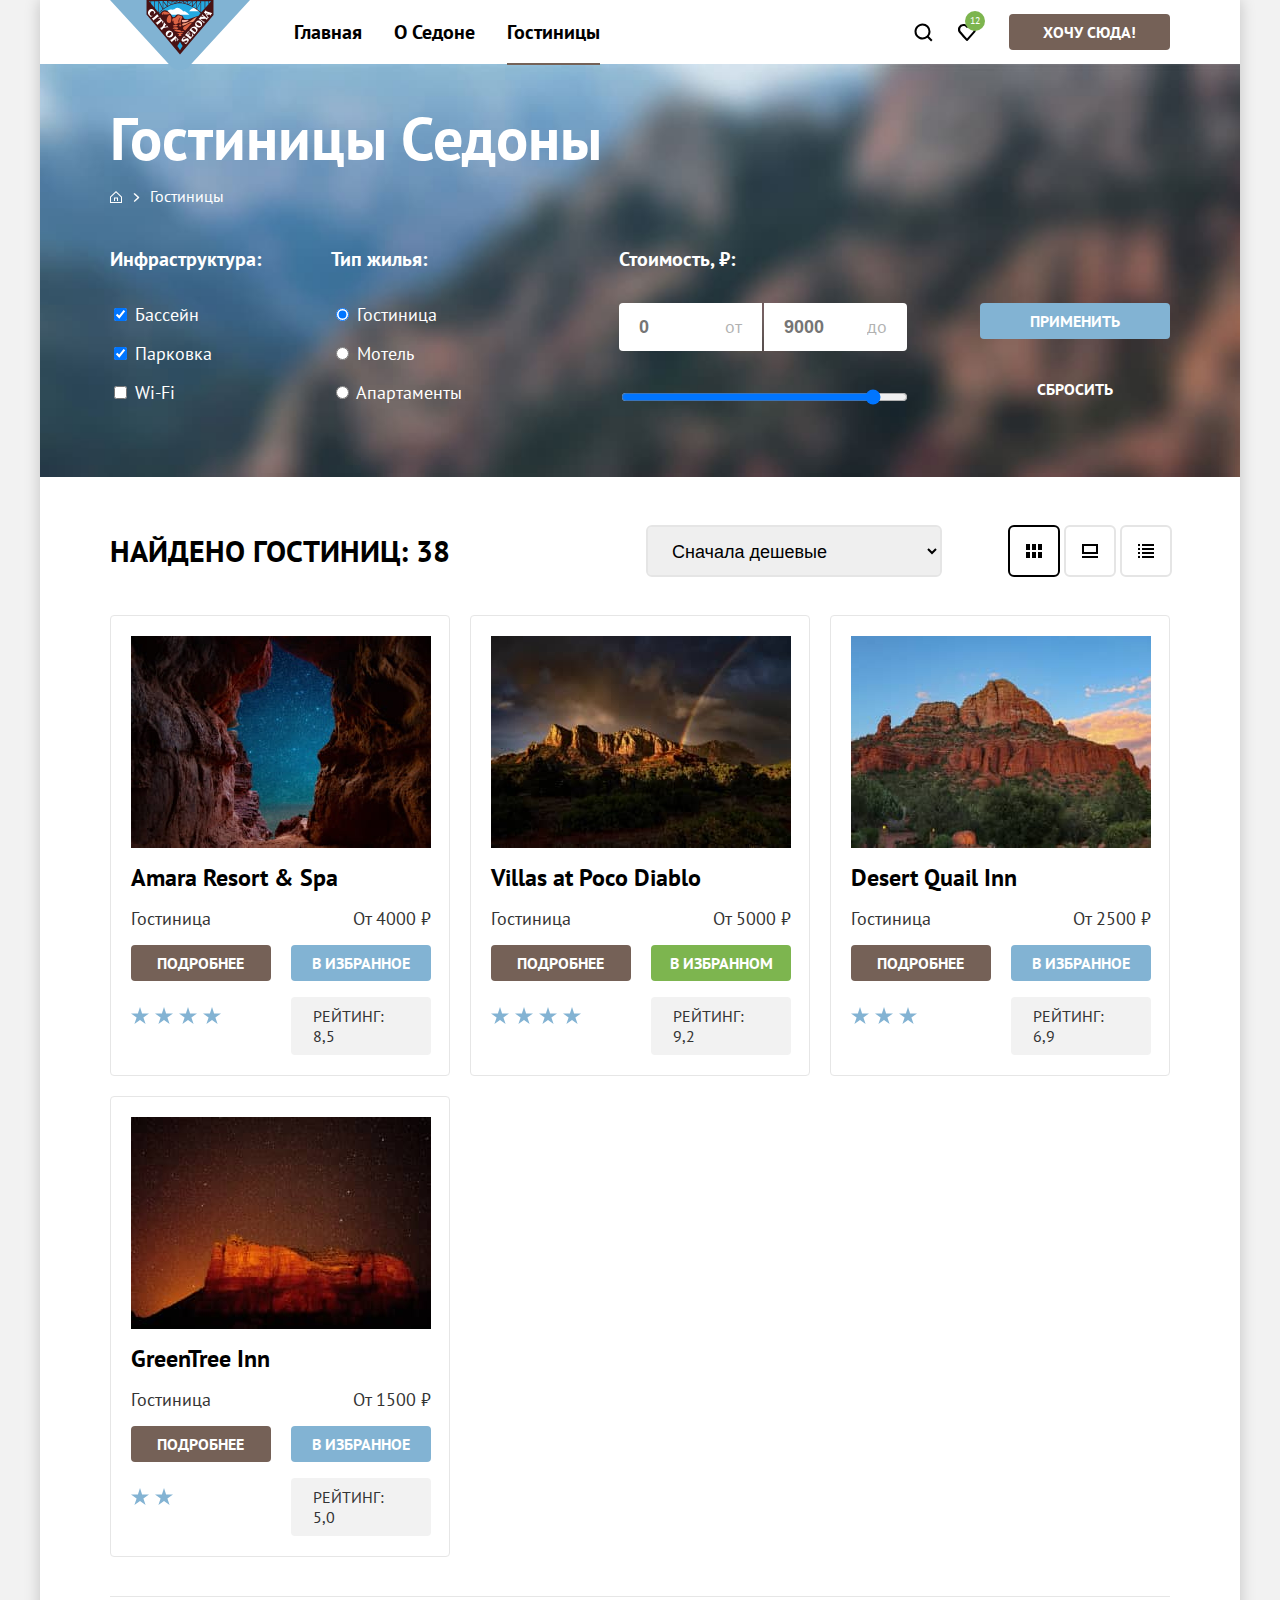
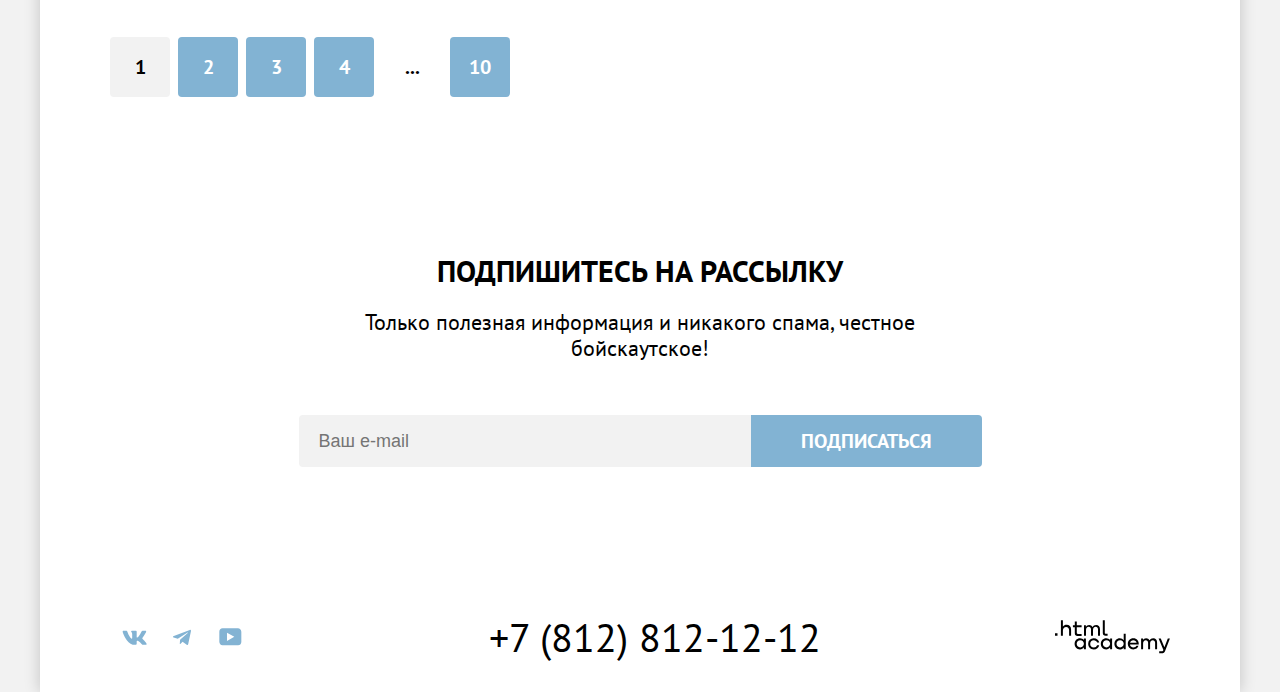
==== catalog.html @ 8ac2b419 "Убирает закомментированный код" ====
<!DOCTYPE html>
<html lang="ru">
  <head>
    <meta charset="utf-8">
    <title>Гостиницы Седоны</title>
    <link rel="stylesheet" href="styles/styles.css">
  </head>
  <body>

    <div class="wrapper">

      <header class="main-header" data-text="header">
        <div class="main-header__container">

          <a class="navigation__logo" href="index.html">
            <img class="main-header__logo" src="images/logo.svg" alt="Логотип города Седона." width="140" height="70">
          </a>

          <nav class="navigation">
            <ul class="navigation__list">
              <li class="navigation__item">
                <a class="navigation__link" href="index.html">Главная</a>
              </li>
              <li class="navigation__item">
                <a class="navigation__link" href="#">О Седоне</a>
              </li>
              <li class="navigation__item navigation__item-active">
                <a class="navigation__link" href="#">Гостиницы</a>
              </li>
            </ul>

            <ul class="navigation__list navigation__user">
              <li class="navigation__item">
                <a class="navigation__link navigation__link-search" href="#">
                  <span class="visually-hidden">Поиск</span>
                </a>
              </li>
              <li class="navigation__item">
                <a class="navigation__link navigation__link-favorite" href="#" >
                  <span class="navigation__favorite">12</span>
                  <span class="visually-hidden">Избранное</span>
                </a>
              </li>
            </ul>

            <button class="main-header__button button" type="button">Хочу сюда!</button>
          </nav>
        </div>
      </header>

      <main class="main-catalog" data-test="catalog">

        <section class="filter">
          <div class="filter__container">

            <h1 class="filter__title">Гостиницы Седоны</h1>

            <ul class="breadcrumbs">
              <li class="breadcrumbs__item">
                <a class="breadcrumbs__link breadcrumbs__link-home" href="index.html">
                  <span class="visually-hidden">Главная</span>
                </a>
              </li>
              <li class="breadcrumbs__item breadcrumbs__link-hotels">
                <a class="breadcrumbs__link">Гостиницы</a>
              </li>
            </ul>

            <form class="filters" action="https://echo.htmlacademy.ru/" method="get">

              <fieldset class="filters__group filters__group-infrastructure">
                <legend class="filters__title">Инфраструктура:</legend>
                <ul class="filters__list">
                  <li class="filters__item">
                    <label class="control">
                      <input class="control__input" type="checkbox" name="swimming-pool" checked>
                      Бассейн
                    </label>
                  </li>
                  <li class="filters__item">
                    <label class="control">
                      <input class="control__input" type="checkbox" name="parking" checked>
                      Парковка
                    </label>
                  </li>
                  <li class="filters__item">
                    <label class="control">
                      <input class="control__input" type="checkbox" name="wifi">
                      Wi-Fi
                    </label>
                  </li>
                </ul>
              </fieldset>

              <fieldset class="filters__group filters__group-type">
                <legend class="filters__title">Тип жилья:</legend>
                <ul class="filters__list">
                  <li class="filters__item">
                    <label class="control">
                      <input class="control__input" type="radio" name="type-of-house" value="hotel" checked>
                      Гостиница
                    </label>
                  </li>
                  <li class="filters__item">
                    <label class="control">
                      <input class="control__input" type="radio" name="type-of-house" value="motel">
                      Мотель
                    </label>
                  </li>
                  <li class="filters__item">
                    <label class="control">
                      <input class="control__input" type="radio" name="type-of-house" value="apartment">
                      Апартаменты
                    </label>
                  </li>
                </ul>
              </fieldset>

              <fieldset class="filters__group filters__group-price">
                <legend class="filters__title">Стоимость, ₽:</legend>
                <p class="filters__price-group">
                  <input type="text" id="price-from" name="price-from" placeholder="0">
                  <label for="price-from">от</label>
                  <input type="text" id="price-to" name="price-to" placeholder="9000">
                  <label for="price-to">до</label>
                </p>
                <input type="range" min="0" max="10000" step="1000" value="9000">
              </fieldset>

              <div class="filters__group-buttons">
                <button class="filters__button button" type="submit">Применить</button>
                <button class="filters__button filters__button-transparent button" type="reset">Сбросить</button>
              </div>
            </form>

          </div>
        </section>

        <section class="gallery-hotels">
          <div class="gallery-hotels__container">

            <div class="sorting">
              <h2 class="sorting__title">Найдено гостиниц: <span class="sorting__count">38</span></h2>
              <select class="select-control" aria-label="Сортировка">
                <option value="popular">Сначала популярное</option>
                <option value="cheap" selected>Сначала дешевые</option>
                <option value="expensive">Сначала дорогие</option>
              </select>
              <ul class="sorting__list">
                <li class="sorting__item sorting__item-active">
                  <button class="sorting__button sorting__button-grid" aria-label="Показать сеткой" type="button"></button>
                </li>
                <li class="sorting__item">
                  <button class="sorting__button sorting__button-card" aria-label="Показать в виде карточек" type="button"></button>
                </li>
                <li class="sorting__item">
                  <button class="sorting__button sorting__button-list" aria-label="Показать списком" type="button"></button>
                </li>
              </ul>
            </div>

            <ul class="catalog-hotels__list">
              <li class="catalog-hotels__item">
                <img class="catalog-hotels__image" src="images/hotels/amara-resort-spa.jpg" alt="Вид на звездное небо из пещеры." width="300" height="212">
                <h3 class="catalog-hotels__title">Amara Resort & Spa</h3>
                <span class="catalog-hotels__type-house">Гостиница</span>
                <span class="catalog-hotels__price">От 4000 ₽</span>
                <a class="link-more catalog__button button" href="#">подробнее</a>
                <button class="button-favorite catalog__button button" type="button">в избранное</button>
                <span class="stars catalog__button stars4"></span>
                <span class="rating catalog__button button">Рейтинг: 8,5</span>
              </li>

              <li class="catalog-hotels__item">
                <img class="catalog-hotels__image" src="images/hotels/villas-at-poco-diablo.jpg" alt="Гора в лучах вечернего солнца после дождя." width="300" height="212">
                <h3 class="catalog-hotels__title">Villas at Poco Diablo</h3>
                <span class="catalog-hotels__type-house">Гостиница</span>
                <span class="catalog-hotels__price">От 5000 ₽</span>
                <a class="link-more catalog__button button" href="#">подробнее</a>
                <button class="button-favorite catalog__button button-favorite-added button" type="button">в избранном</button>
                <span class="stars catalog__button stars4"></span>
                <span class="rating catalog__button button">Рейтинг: 9,2</span>
              </li>

              <li class="catalog-hotels__item">
                <img class="catalog-hotels__image" src="images/hotels/desert-quail-inn.jpg" alt="Ясное солнечное утро в горах." width="300" height="212">
                <h3 class="catalog-hotels__title">Desert Quail Inn</h3>
                <span class="catalog-hotels__type-house">Гостиница</span>
                <span class="catalog-hotels__price">От 2500 ₽</span>
                <a class="link-more catalog__button button" href="#">подробнее</a>
                <button class="button-favorite catalog__button button" type="button">в избранное</button>
                <span class="stars catalog__button stars3"></span>
                <span class="rating catalog__button button">Рейтинг: 6,9</span>
              </li>

              <li class="catalog-hotels__item">
                <img class="catalog-hotels__image" src="images/hotels/greentree-inn.jpg" alt="Первые звезды после заката в горах." width="300" height="212">
                <h3 class="catalog-hotels__title">GreenTree Inn</h3>
                <span class="catalog-hotels__type-house">Гостиница</span>
                <span class="catalog-hotels__price">От 1500 ₽</span>
                <a class="link-more catalog__button button" href="#">подробнее</a>
                <button class="button-favorite catalog__button button" type="button">в избранное</button>
                <span class="stars catalog__button stars2"></span>
                <span class="rating catalog__button button">Рейтинг: 5,0</span>
              </li>
            </ul>

            <ul class="pagination">
              <li class="pagination__item pagination__item-current">
                <button class="pagination__button" type="button">1</button>
              </li>
              <li class="pagination__item">
                <button class="pagination__button" type="button">2</button>
              </li>
              <li class="pagination__item">
                <button class="pagination__button" type="button">3</button>
              </li>
              <li class="pagination__item">
                <button class="pagination__button" type="button">4</button>
              </li>
              <li class="pagination__item pagination__item-more">
                <button class="pagination__button" type="button">...</button>
              </li>
              <li class="pagination__item">
                <button class="pagination__button" type="button">10</button>
              </li>
            </ul>

          </div>
        </section>

        <section class="subscribe">
          <div class="subscribe__container subscribe__container-catalog">
            <h2 class="subscribe__title subscribe__title-catalog">Подпишитесь на рассылку</h2>
            <p class="subscribe__text subscribe__text-catalog">Только полезная информация и никакого спама, честное бойскаутское!</p>
            <form class="subscribe__form subscribe__form-catalog" action="https://echo.htmlacademy.ru/" method="post">
              <input type="email" id="email-subscribe" name="email-for-subscribe" placeholder="Ваш e-mail" required>
              <button class="subscribe__button button" type="submit">Подписаться</button>
            </form>
          </div>
        </section>

      </main>

      <footer class="main-footer">
        <div class="main-footer__container">

          <h2 class="visually-hidden">Ссылки на социальные сети</h2>
          <ul class="social__list">
            <li class="social__item">
              <a class="social__link social__link-vk" href="https://vk.com/htmlacademy">
                <svg xmlns="http://www.w3.org/2000/svg" width="25" height="15" viewBox="0 0 25 15"fill="#83B3D3" aria-hidden=”true” focusable=”false”><path fill-rule="evenodd" d="M24.12 1.8c.16-.54 0-.94-.8-.94H20.7c-.67 0-.98.34-1.15.73 0 0-1.33 3.2-3.22 5.27-.61.6-.9.8-1.23.8-.16 0-.41-.2-.41-.75v-5.1c0-.66-.19-.95-.74-.95H9.82c-.42 0-.67.3-.67.59 0 .62.95.76 1.04 2.51v3.8c0 .83-.15.98-.48.98-.9 0-3.06-3.2-4.34-6.88-.25-.72-.5-1-1.18-1H1.57c-.75 0-.9.34-.9.73 0 .68.89 4.07 4.14 8.55 2.17 3.06 5.23 4.72 8 4.72 1.68 0 1.88-.37 1.88-1v-2.32c0-.74.16-.88.7-.88.38 0 1.05.19 2.6 1.66 1.79 1.75 2.08 2.54 3.08 2.54h2.63c.75 0 1.12-.37.9-1.1-.23-.72-1.08-1.77-2.2-3.02-.62-.71-1.54-1.48-1.82-1.86-.39-.5-.28-.71 0-1.15 0 0 3.2-4.42 3.54-5.93Z" clip-rule="evenodd"/></svg>
                <span class="visually-hidden">Перейти в Вконтакте</span>
              </a>
            </li>
            <li class="social__item">
              <a class="social__link social__link-telegram" href="https://t.me/htmlacademy">
                <svg xmlns="http://www.w3.org/2000/svg" width="18" height="17" viewBox="0 0 18 17" fill="#83B3D3" aria-hidden=”true” focusable=”false”><path d="M16.79.96.84 7.1c-1.09.44-1.08 1.05-.2 1.32l4.1 1.28 9.47-5.98c.44-.27.85-.13.52.17l-7.68 6.93-.28 4.22c.41 0 .6-.2.83-.41l1.99-1.94 4.13 3.06c.77.42 1.31.2 1.5-.71l2.72-12.8c.28-1.1-.43-1.61-1.16-1.28Z"/></svg>
                <span class="visually-hidden">Перейти в Телеграм</span>
              </a>
            </li>
            <li class="social__item">
              <a class="social__link social__link-youtube" href="https://www.youtube.com/user/htmlacademyru">
                <svg xmlns="http://www.w3.org/2000/svg" width="23" height="18" viewBox="0 0 23 18" fill="#83B3D3" aria-hidden=”true” focusable=”false”><path d="M18.94.36H3.51C1.65.36.33 1.95.33 3.76v10.09c0 1.91 1.32 3.5 3.18 3.5h15.65c1.64 0 3.17-1.59 3.17-3.4V3.76c-.22-1.8-1.53-3.4-3.39-3.4ZM7.99 12.89V4.82l7.34 4.04-7.34 4.03Z"/></svg>
                <span class="visually-hidden">Перейти в Youtube</span>
              </a>
            </li>
          </ul>

          <a class="main-footer__phone" href="tel:+78128121212">+7 (812) 812-12-12</a>

          <a class="main-footer__link" href="https://htmlacademy.ru/">
            <svg class="main-footer__html-logo" xmlns="http://www.w3.org/2000/svg" width="115" height="34" viewBox="0 0 115 34" fill="#000" aria-hidden=”true” focusable=”false”><path d="M0 13.26v2.6h2.5v-2.6H0ZM11.6 4.86c-1.6 0-2.8.7-3.6 1.7h-.1V.36h-2v15.5h2v-5.3c0-2.1 1.3-3.6 3.3-3.6 1.8 0 2.9 1.4 2.9 3.2v5.7h2v-6.1c.1-3-1.8-4.9-4.5-4.9ZM26.6 5.16h-4.8v-3.7h-2v3.8h-1.9v2h1.9v6c0 1.7 1 2.7 2.7 2.7h4.1v-2h-3.7c-.7 0-1.1-.4-1.1-1.1v-5.7h4.8v-2ZM41.1 4.96c-1.6 0-2.9.8-3.5 2.1h-.1c-.6-1.2-1.8-2.1-3.4-2.1-1.4 0-2.5.8-3.1 1.8h-.1v-1.6H29v10.6h2v-5.4c0-2 1-3.5 2.6-3.5 1.5 0 2.4 1 2.4 2.6v6.3h2v-5.6c0-2.4 1.4-3.3 2.6-3.3 1.5 0 2.4 1 2.4 2.6v6.3h2v-6.5c.1-2.5-1.4-4.3-3.9-4.3ZM47.8 13.06c0 1.7 1 2.7 2.8 2.7h2v-2h-1.7c-.7 0-1.1-.4-1.1-1.1V.36h-2v12.7ZM28.9 20.06c-.9-1.1-2.2-1.8-3.9-1.8-3.1 0-5.4 2.3-5.4 5.6s2.3 5.6 5.4 5.6c1.8 0 3-.8 3.8-1.9h.1v1.6h2v-10.6h-2v1.5Zm-3.6 7.4c-2.2 0-3.6-1.6-3.6-3.6s1.4-3.6 3.6-3.6 3.6 1.6 3.6 3.6c0 1.9-1.4 3.6-3.6 3.6ZM44.2 22.36c-.5-2.4-2.6-4.1-5.4-4.1a5.4 5.4 0 0 0-5.6 5.6c0 3.1 2.2 5.6 5.6 5.6 2.8 0 4.9-1.8 5.4-4.2h-2.1a3.4 3.4 0 0 1-3.3 2.3c-2.2 0-3.6-1.6-3.6-3.6s1.4-3.6 3.6-3.6c1.6 0 2.8 1 3.3 2.2h2.1v-.2ZM55.1 20.06c-.9-1.1-2.2-1.8-3.9-1.8-3.1 0-5.4 2.3-5.4 5.6s2.3 5.6 5.4 5.6c1.8 0 3-.8 3.8-1.9h.1v1.6h2v-10.6h-2v1.5Zm-3.6 7.4c-2.2 0-3.6-1.6-3.6-3.6s1.4-3.6 3.6-3.6 3.6 1.6 3.6 3.6c0 1.9-1.5 3.6-3.6 3.6ZM68.7 20.16c-.9-1.1-2.2-1.9-3.9-1.9-3.1 0-5.4 2.3-5.4 5.6s2.2 5.6 5.4 5.6c1.7 0 3-.8 3.8-1.8h.1v1.5h2v-15.4h-2v6.4Zm-3.6 7.3c-2.2 0-3.6-1.6-3.6-3.6s1.4-3.6 3.6-3.6 3.6 1.6 3.6 3.6c-.1 2-1.5 3.6-3.6 3.6ZM78.3 18.26c-3.3 0-5.5 2.5-5.5 5.6 0 3 2.1 5.6 5.5 5.6 2.5 0 4.5-1.3 5.2-3.6h-2.1c-.5 1-1.6 1.6-3 1.6-1.9 0-3.3-1.3-3.4-2.9h8.8c.2-3.6-2-6.3-5.5-6.3Zm0 1.9c1.7 0 3 1 3.3 2.6h-6.5c.3-1.5 1.5-2.6 3.2-2.6ZM98.2 18.26c-1.6 0-2.9.8-3.6 2h-.1c-.6-1.2-1.8-2-3.4-2-1.4 0-2.5.7-3.1 1.8v-1.5h-1.9v10.6h2v-5.4c0-2 1-3.4 2.6-3.5 1.5 0 2.4 1 2.4 2.6v6.3h2v-5.6c0-2.4 1.4-3.3 2.6-3.3 1.5 0 2.4 1 2.4 2.6v6.3h2v-6.5c.1-2.6-1.4-4.4-3.9-4.4ZM109.4 27.36l-3.6-8.9h-2.2l4.8 11.6c-.3.9-.7 1.2-1.7 1.2h-2.5v2h2.5c1.8 0 2.8-.8 3.5-2.6l4.7-12.2h-2.1l-3.4 8.9Z"/></svg>
          </a>

        </div>
      </footer>

    </div>

  </body>
</html>
---- styles/styles.css ----
@font-face {
  font-family: "PT Sans";
  font-style: normal;
  font-weight: 400;
  src: url("../fonts/ptsans-400.woff2") format("woff2");
  font-display: swap;
}

@font-face {
  font-family: "PT Sans";
  font-style: normal;
  font-weight: 700;
  src: url("../fonts/ptsans-700.woff2") format("woff2");
  font-display: swap;
}

:root {
  --main-bg-color: #f2f2f2;
  --button-brown-still-active: #756157;
  --button-brown-hover-focus: #615048;
  --button-blue-still-active: #82B3D3;
  --button-blue-hover-focus: #68A2CA;
  --button-green-still-active: #7DB54F;
  --button-green-hover-focus: #6C9E42;
  --button-disabled: #E5E5E5;
  --color-active: rgba(255, 255, 255, 0.3);
  --social-still: #83B3D3;
  --social-hover-focus: #68A2CA;
  --social-active: rgba(104, 162, 202, 0.3);
}

html {
  height: 100%;
}

body {
  height: 100%;
  margin: 0;
  font-family: "PT Sans", sans-serif;
  font-size: 18px;
  line-height: 21px;
  font-weight: 400;
  color: #000000;
  background-color: var(--main-bg-color);
}

.wrapper {
  display: flex;
  flex-direction: column;
  width: 1200px;
  min-height: 100%;
  margin: 0 auto;
  background-color: #ffffff;
  box-shadow: 0 0 15px 0 rgba(0, 0, 0, 0.20);
}

.main-index,
.main-catalog {
  flex-grow: 1;
}

.visually-hidden {
	position: absolute;
	width: 1px;
	height: 1px;
	margin: -1px;
	padding: 0;
	border: 0;
	clip: rect(0 0 0 0);
	overflow: hidden;
}

.main-header__container {
  display: flex;
  padding: 0 70px;
}

.navigation {
  display: flex;
  width: 1200px;
  align-items: center;
}

.navigation__logo {
  margin-right: 44px;
}

.main-header__logo {
  position: relative;
  z-index: 10;
  display: block;
  margin-bottom: -6px;
}

.navigation__list {
  display: flex;
  flex-wrap: wrap;
  align-items: center;
  gap: 11px 32px;
  margin: 0;
  margin-right: auto;
  padding: 0;
  list-style-type: none;
}

.navigation__user {
  justify-content: end;
  gap: 11px 24px;
  width: 132px;
  margin-right: 32px;
  padding: 22px 0;
}

.navigation__link {
  padding: 10px 0;
  font-size: 20px;
  line-height: 24px;
  font-weight: 700;
  text-decoration: none;
  color: #000000;
  text-transform: capitalize;
  transition: all 0.3s ease 0s;
  &:hover,
  &:focus {
    opacity: 0.7;
    transition: all 0.3s ease 0s;
  }
}

.button {
  padding: 8px 50px;
  font-family: "PT Sans", sans-serif;
  font-size: 20px;
  line-height: 36px;
  font-weight: 700;
  text-transform: uppercase;
  color: #ffffff;
  background-color: var(--button-brown-still-active);
  border-radius: 4px;
  border: none;
  cursor: pointer;
}

.main-header__button {
  min-width: 160px;
  padding: 8px 34px;
  font-size: 16px;
  line-height: 20px;
  transition: all 0.3s ease 0s;
  &:hover,
  &:focus {
    background-color: var(--button-brown-hover-focus);
    outline: none;
    transition: all 0.3s ease 0s;
  }
  &:active {
    color: var(--color-active);
    background-color: var(--button-brown-still-active);
    transition: all 0.3s ease 0;
  }
  &:disabled {
    background-color: var(--button-disabled);
    pointer-events: none;
    cursor: default;
  }
}

.navigation__item {
  padding: 20px 0 20px;
}

.navigation__user .navigation__item {
  display: flex;
  justify-content: center;
  align-items: center;
  width: 20px;
  height: 20px;
  padding: 0;
  box-sizing: border-box;
}

.navigation__item-active {
  position: relative;
  z-index: 10;
  margin-bottom: -1px;
  padding: 19px 0 19px;
  border-bottom: 2px solid #756257;
}

.navigation__user .navigation__link {
  display: inline-block;
  padding: 10px 10px;
  background-position: center;
  background-repeat: no-repeat;
}

.navigation__link-search {
  min-width: 18px;
  min-height: 18px;
  background-image: url("../images/lens.svg");
}

.navigation__link-favorite {
  position: relative;
  min-width: 18px;
  min-height: 17px;
  background-image: url("../images/heart.svg");
}

.navigation__favorite {
  position: absolute;
  top: -3px;
  right: 1px;
  width: 20px;
  height: 20px;
  font-size: 10px;
  line-height: 20px;
  font-weight: 400;
  text-align: center;
  color: #ffffff;
  background-color: #7DB54F;
  border-radius: 10px;
}

.welcome__container {
  min-height: 485px;
  padding-top: 51px;
  background-image:
    url("../images/backgrounds/welcome-background-vector.svg"),
    url("../images/backgrounds/welcome-background.jpg");
  background-repeat: no-repeat;
  background-size: contain;
  background-position: 0 100%;
  background-color: #d5e1ee;
  box-sizing: border-box;
}

.welcome__img-text {
  display: block;
  margin: 0 auto;
}

.suggestion__container {
  padding: 69px 274.5px 90px;
  text-align: center;
  box-sizing: border-box;
}

.suggestion__container2 {
  padding-top: 64px;
  padding-bottom: 64px;
}

.suggestion__title {
  margin-top: 0;
  margin-bottom: 25px;
  font-size: 30px;
  line-height: 36px;
  font-weight: 700;
  text-transform: uppercase;
}

.suggestion__container2 .suggestion__title {
  margin-bottom: 20px;
}

.suggestion__text {
  margin: 0;
  font-size: 22px;
  line-height: 26px;
  font-weight: 400;
}

.advantages__list {
  display: flex;
  flex-wrap: wrap;
  margin: 0;
  padding: 0;
  text-align: center;
  list-style-type: none;
}

.advantages__title {
  position: relative;
  width: 175px;
  margin: 0 auto 60px;
  font-size: 24px;
  line-height: 28px;
  font-weight: 700;
  text-transform: uppercase;
}

.advantages__description {
  margin: 0;
  font-size: 18px;
  line-height: 21px;
  font-weight: 400;
}

.advantages__item1,
.advantages__item5 {
  display: flex;
  color: #ffffff;
  background-color: #82B3D3;
}

.advantages__item2,
.advantages__item3,
.advantages__item4,
.advantages__content {
  width: 400px;
  min-height: 385px;
  padding: 103px 85px;
  box-sizing: border-box;
  &:not(.advantages__content) {
    padding-top: 112.5px;
  }
}

.advantages__image {
  max-width: 100%;
  height: auto;
  object-fit: cover;
}

.advantages__item2,
.advantages__item4 {
  background-color: rgba(131, 179, 211, 0.12);
}

.advantages__item3 {
  background-color: rgba(131, 179, 211, 0.20);
}

.advantages__title::after {
  content: "";
  position: absolute;
  bottom: -30px;
  left: 57px;
  width: 60px;
  height: 2px;
  background-color: rgba(0, 0, 0, 0.30);
}

.advantages__content .advantages__title::after {
  background-color: rgba(255, 255, 255, 0.30);
}

.advantages__item2:not(.advantages__title),
.advantages__item3:not(.advantages__title),
.advantages__item4:not(.advantages__title) {
  color: #333333;
}

.opportunities__list {
  display: flex;
  margin: 0;
  padding: 0;
  text-align: center;
  list-style-type: none;
}

.opportunities__item {
  width: 400px;
  min-height: 385px;
  padding: 80px 85px;
  box-sizing: border-box;
}

.opportunities__item:nth-child(odd) {
  background-color: rgba(131, 179, 211, 0.12);
}

.opportunities__title {
  margin: 0 0 30px;
  padding-top: 102px;
  font-size: 24px;
  line-height: 28px;
  font-weight: 700;
  text-transform: uppercase;
  background-repeat: no-repeat;
  background-position: top center;
}

.opportunities__item1 .opportunities__title {
  background-image: url("../images/advantages/house.svg");
}

.opportunities__item2 .opportunities__title {
  background-image: url("../images/advantages/food.svg");
}

.opportunities__item3 .opportunities__title {
  background-image: url("../images/advantages/souvenir.svg");
}

.opportunities__text {
  margin: 0;
  font-size: 18px;
  line-height: 21px;
  font-weight: 400;
  color: #333333;
}

.search__container {
  padding: 96px 304px;
  text-align: center;
  box-sizing: border-box;
}

.search__title {
  margin-top: 0;
  margin-bottom: 20px;
  font-size: 30px;
  line-height: 36px;
  font-weight: 700;
  text-transform: uppercase;
}

.search__text {
  margin-top: 0;
  margin-bottom: 54px;
  font-size: 22px;
  line-height: 26px;
  font-weight: 400;
}

.search__button {
  transition: all 0.3s ease 0s;
  &:hover,
  &:focus {
    background-color: var(--button-brown-hover-focus);
    transition: all 0.3s ease 0s;
    outline: none;
  }
  &:active {
    color: var(--color-active);
    background-color: var(--button-brown-still-active);
    transition: all 0.3s ease 0s;
  }
  &:disabled {
    background-color: var(--button-disabled);
    pointer-events: none;
    cursor: default;
  }
}

.subscribe__container {
  min-height: 415px;
  padding: 96px 258px 104px 258px;
  text-align: center;
  background-image: url("../images/backgrounds/subscribe-background.jpg");
  background-color: #d5e1ee;
  background-repeat: no-repeat;
  background-size: cover;
  box-sizing: border-box;
}

.subscribe__title {
  margin-top: 0;
  margin-bottom: 20px;
  font-size: 30px;
  line-height: 36px;
  font-weight: 700;
  text-transform: uppercase;
  color: #ffffff;
}

.subscribe__text {
  margin-top: 0;
  margin-bottom: 54px;
  font-size: 22px;
  line-height: 26px;
  font-weight: 400;
  color: #ffffff;
}

.subscribe__form {
  display: flex;
  justify-content: center;
}

.subscribe__form input {
  width: 412px;
  height: 28px;
  padding: 12px 20px;
  font-size: 18px;
  line-height: 24;
  font-weight: 400;
  border: none;
  border-top-left-radius: 4px;
  border-bottom-left-radius: 4px;
  outline: none;
}

.subscribe__button {
  background-color: var(--button-blue-still-active);
  border-top-left-radius: 0;
  border-bottom-left-radius: 0;
  transition: all 0.3s ease 0s;
  &:hover,
  &:focus {
    background-color: var(--button-blue-hover-focus);
    outline: none;
    transition: all 0.3s ease 0s;
  }
  &:active {
    transition: all 0.3s ease 0s;
    background-color: #82B3D3;
    color: var(--color-active);
  }
  &:disabled {
    background-color: var(--button-disabled);
    pointer-events: none;
    cursor: default;
  }
}

.main-footer__container {
  display: flex;
  justify-content: space-between;
  align-items: center;
  padding: 45px 70px 35px;
  box-sizing: border-box;
}

.social__list {
  display: flex;
  flex-wrap: wrap;
  align-items: center;
  width: 145px;
  margin: 0;
  padding: 0;
  list-style-type: none;
}

.social__item {
  display: flex;
  justify-content: center;
  align-items: center;
  width: 48px;
  height: 40px;
}

.social__link {
  padding: 10px 10px;
  & svg {
    display: block;
    transition: all 0.3s ease 0s;
  }
}

.social__link:hover svg,
.social__link:focus svg{
  transition: all 0.3s ease 0s;
  fill: var(--social-hover-focus);
}

.social__link:active svg {
  fill: var(--social-active);
}

.main-footer__phone {
  font-size: 40px;
  line-height: 40px;
  font-weight: 400;
  text-decoration: none;
  color: #000000;
  &:hover,
  &:focus {
    color: #756157;
    transition: all 0.3s ease 0s;
  }
  &:active {
    color: #756157;
    opacity: 0.3;
    transition: all 0.3s ease 0s;
  }
}

.main-footer__link {
  display: flex;
  justify-content: center;
  align-items: center;
}

.main-footer__html-logo {
  display: block;
  &:hover,
  &:focus {
    fill: #756157;
    transition: all 0.3s ease 0s;
  }
  &:active {
    fill: #756157;
    opacity: 0.3;
    transition: all 0.3s ease 0s;
  }
}

/* --- --- --- --- --- --- --- */
/*          catalog            */
/* --- --- --- --- --- --- --- */


.filter__container {
  padding: 35px 70px 70px;
  background-image: url("../images/backgrounds/filters-background.jpg");
  background-repeat: no-repeat;
  background-color: #d5e1ee;
  background-size: cover;
  box-sizing: border-box;
}

.filter__title {
  margin: 0;
  margin-bottom: 8px;
  font-size: 60px;
  line-height: 78px;
  font-weight: 700;
  color: #ffffff;
}

.breadcrumbs {
  list-style-type: none;
  padding: 0;
  margin: 0;
  margin-bottom: 40px;
  display: flex;
  align-items: center;
  gap: 10px;
}

.breadcrumbs__item {
  color: #ffffff;
  &:not(:last-child) {
    padding-right: 18px;
    background-image: url("../images/arrow-breadcrumb.svg");
    background-repeat: no-repeat;
    background-size: 7px 11px;
    background-position: right 6px;
  }
}

.breadcrumbs__link {
  display: inline-flex;
  font-size: 16px;
  line-height: 21px;
  background-repeat: no-repeat;
  background-position: center;
}

.breadcrumbs__link-home {
  background-image: url("../images/house-breadcrumb.svg");
  width: 12px;
  height: 12px;
}

.filters {
  display: flex;
  align-items: start;
  width: 1060px;
}

.filters__group {
  display: inline;
  width: 151px;
  margin-left: 0;
  padding: 0;
  border: none;
}

.filters__group-price {
  display: flex;
  flex-wrap: wrap;
  width: 288px;
  margin-right: 70px;
}

.filters__price-group {
  display: grid;
  grid-template-columns: repeat(2, 143px);
  gap: 2px;
  margin-top: 0;
  margin-bottom: 36px;
}

.filters__price-group label {
  align-self: center;
  padding-left: 3px;
  padding-right: 20px;
  font-size: 18px;
  line-height: 24px;
  font-weight: 400;
  opacity: 0.3;
}

.filters__price-group label:first-of-type {
  grid-area: 1 / 1 / 2 / 2;
  text-align: end;
}

.filters__price-group label:last-of-type {
  grid-area: 1 / 2 / 2 / 3;
  text-align: end;
}

.filters__price-group input {
  width: 143px;
  padding: 12px 40px 12px 20px;
  font-size: 18px;
  line-height: 24px;
  font-weight: 700;
  border: none;
  box-sizing: border-box;
  outline: none;
  &:focus-visible {
    outline: 2px solid #83B3D3;
  }
}

.filters__price-group input:first-of-type {
  grid-area: 1 / 1 / 2 / 2;
  border-radius: 4px 0 0 4px;
}

.filters__price-group input:last-of-type {
  grid-area: 1 / 2 / 2 / 3;
  border-radius: 0 4px 4px 0;
}

.filters__group-price > input {
  width: 287px;
}

.filters__title {
  margin-top: 0;
  margin-bottom: 32px;
  padding: 0;
  font-size: 20px;
  line-height: 24px;
  font-weight: 700;
  color: #ffffff;
}

.filters__list {
  padding: 0;
  margin: 0;
  font-size: 18px;
  font-weight: 400;
  line-height: 23px;
  color: #ffffff;
  list-style-type: none;
}

.filters__item:not(:last-child) {
  margin-top: 0;
  margin-bottom: 16px;
}

.filters__button {
  font-size: 16px;
  line-height: 20px;
  font-weight: 700;
  background-color: var(--button-blue-still-active);
  border: none;
}

.control {
  transition: all 0.3s ease 0s;
  &:hover {
    opacity: 0.6;
  }
  & .control__input:focus-visible {
    outline: 2px solid #83B3D3;
    transition: all 0.3s ease 0s;
  }
  &:active {
    opacity: 0.3;
    transition: all 0.3s ease 0s;
  }
}

.filters__button:first-child {
  margin-top: 56px;
  margin-bottom: 32px;
  transition: all 0.3s ease 0s;
  &:hover,
  &:focus {
    background-color: var(--button-blue-hover-focus);
    transition: all 0.3s ease 0s;
    outline: none;
  }
  &:active {
    color: var(--color-active);
    background-color: var(--button-blue-still-active);
    transition: all 0.3s ease 0s;
  }
  &:disabled {
    background-color: var(--button-disabled);
    pointer-events: none;
    cursor: default;
  }
}

.filters__button-transparent {
  background-color: transparent;
  border: none;
  box-sizing: border-box;
  transition: all 0.3s ease 0s;
  &:hover {
    opacity: 0.6;
    outline: none;
    transition: all 0.3s ease 0s;
  }
  &:focus-visible {
    background-color: transparent;
    outline: 3px solid #82B3D3;
    transition: background-color 0.3s ease 0s;
  }
  &:active {
    transition: all 0.3s ease 0s;
    opacity: 0.3;
  }
  &:disabled {
    opacity: 0.1;
    pointer-events: none;
    cursor: default;
  }
}

.filters__group-buttons {
  display: flex;
  flex-direction: column;
}

.filters__group-infrastructure {
  margin-right: 70px;
}

.filters__group-type {
  margin-right: auto;
}

.gallery-hotels__container {
  padding: 50px 70px 60px;
  box-sizing: border-box;
}

.sorting {
  display: flex;
  align-items: center;
  margin-bottom: 40px;
}

.sorting__title {
  margin: 0;
  margin-right: auto;
  font-size: 30px;
  line-height: 36px;
  font-weight: 700;
  text-transform: uppercase;
}

.select-control {
  width: 292px;
  height: 48px;
  margin-right: 70px;
  padding: 14px 20px;
  font-size: 18px;
  line-height: 21;
  font-weight: 400;
  border: none;
  border-radius: 4px;
  outline: 2px solid #E5E5E5;
  box-sizing: border-box;
  transition: all 0.3s ease 0s;
  &:hover,
  &:focus {
    outline: 2px solid #68A2CA;
    transition: all 0.3s ease 0s;
  }
}

.sorting__list {
  display: flex;
  gap: 8px;
  height: 48px;
  margin: 0;
  padding: 0;
  list-style-type: none;
}

.sorting__item-active .sorting__button {
  outline: 2px solid #000000;
}

.sorting__button {
  width: 48px;
  height: 48px;
  padding: 0;
  border: none;
  border-radius: 4px;
  outline: 2px solid #E5E5E5;
  background-repeat: no-repeat;
  background-position: center;
  background-color: transparent;
  box-sizing: border-box;
  &:hover {
    outline-color: #000000;
  }
  &:focus-visible {
    outline-color: #68A2CA;
  }
  &:active {
    outline-color: #000000;
  }
}

.sorting__button-grid {
  background-image: url("../images/sorting/grid.svg");
}

.sorting__button-card {
  background-image: url("../images/sorting/card.svg");
}

.sorting__button-list {
  background-image: url("../images/sorting/list.svg");
}

.catalog-hotels__item {
  display: grid;
  grid-template-columns: repeat(2, 140px);
  grid-template-rows: 212px 1fr;
  grid-template-areas:
    "image image"
    "title title"
    "type price"
    "more favorite"
    "stars raiting";
  gap: 16px 20px;
  width: 340px;
  padding: 20px;
  border: 1px solid #e6e6e6;
  border-radius: 4px;
  box-sizing: border-box;
}

.catalog-hotels__image {
  grid-area: image;
  width: 100%;
  height: auto;
  object-fit: contain;
}

.catalog-hotels__list {
  position: relative;
  display: flex;
  flex-wrap: wrap;
  gap: 20px;
  margin: 0;
  margin-bottom: 80px;
  padding: 0;
  list-style-type: none;
}

.catalog-hotels__list::after {
  content: "";
  width: 1060px;
  height: 1px;
  background-color: #E6E6E6;
  position: absolute;
  bottom: -40px;
}

.catalog-hotels__title {
  grid-area: title;
  margin: 0;
  font-size: 24px;
  line-height: 28px;
  font-weight: 700;
}

.catalog-hotels__type-house {
  grid-area: type;
}

.catalog-hotels__price {
  grid-area: price;
  justify-self: end;
}

.catalog-hotels__type-house,
.catalog-hotels__price {
  margin: 0;
  font-size: 18px;
  line-height: 21px;
  font-weight: 400;
  color: #333333;
}

.catalog__button {
  width: 140px;
  box-sizing: border-box;
}

.link-more {
  grid-area: more;
  padding: 8px 26px;
  font-size: 16px;
  line-height: 20px;
  font-weight: 700;
  text-decoration: none;
  color: #ffffff;
  transition: all 0.3s ease 0s;
  &:hover,
  &:focus {
    background-color: var(--button-brown-hover-focus);
    outline: none;
    transition: all 0.3s ease 0s;
  }
  &:active {
    color: var(--color-active);
    background-color: var(--button-brown-still-active);
    transition: all 0.3s ease 0s;
  }
}

.button-favorite {
  grid-area: favorite;
  padding: 8px 20px;
  font-size: 16px;
  line-height: 20px;
  font-weight: 700;
  background-color: #82B3D3;
  transition: all 0.3s ease 0s;
  &:hover,
  &:focus {
    background-color: var(--button-blue-hover-focus);
    outline: none;
    transition: all 0.3s ease 0s;
  }
  &:active {
    color: var(--color-active);
    background-color: var(--button-blue-still-active);
    transition: all 0.3s ease 0s;
  }
  &:disabled {
    background-color: var(--button-disabled);
    pointer-events: none;
    cursor: default;
  }
}

.stars {
  grid-area: stars;
  width: 140px;
  height: 37px;
}

.stars1 {
  background-image: url("../images/hotels/star.svg");
  background-repeat: no-repeat;
  background-position: 0 center;
}

.stars2 {
  background-image:
    url("../images/hotels/star.svg"),
    url("../images/hotels/star.svg");
  background-repeat: no-repeat;
  background-position:
    0 center,
    24px center;
}

.stars3 {
  background-image:
    url("../images/hotels/star.svg"),
    url("../images/hotels/star.svg"),
    url("../images/hotels/star.svg");
  background-repeat: no-repeat;
  background-position:
    0 center,
    24px center,
    48px center;
}

.stars4 {
  background-image:
    url("../images/hotels/star.svg"),
    url("../images/hotels/star.svg"),
    url("../images/hotels/star.svg"),
    url("../images/hotels/star.svg");
  background-repeat: no-repeat;
  background-position:
    0 center,
    24px center,
    48px center,
    72px center;
}

.stars5 {
  background-image:
    url("../images/hotels/star.svg"),
    url("../images/hotels/star.svg"),
    url("../images/hotels/star.svg"),
    url("../images/hotels/star.svg"),
    url("../images/hotels/star.svg");
  background-repeat: no-repeat;
  background-position:
    0 center,
    24px center,
    48px center,
    72px center,
    96px center;
}

.rating {
  grid-area: raiting;
  padding: 9px 22px;
  font-size: 16px;
  line-height: 20px;
  font-weight: 400;
  color: #333333;
  background-color: var(--main-bg-color);
  cursor: default;
}

.button-favorite-added {
  padding: 8px 18px;
  background-color: var(--button-green-still-active);
  transition: all 0.3s ease 0s;
  &:hover,
  &:focus {
    background-color: var(--button-green-hover-focus);
    transition: all 0.3s ease 0s;
  }
  &:active {
    color: var(--color-active);
    background-color: var(--button-green-still-active);
    transition: all 0.3s ease 0s;
  }
}

.pagination {
  display: flex;
  flex-wrap: wrap;
  gap: 8px;
  margin: 0;
  padding: 0;
  list-style-type: none;
}

.pagination__item:not(.pagination__item-current):not(.pagination__item-more) .pagination__button {
  &:hover,
  &:focus {
    background-color: var(--button-blue-hover-focus);
    transition: all 0.3s ease 0s;
  }
  &:active {
    color: var(--color-active);
    background-color: var(--button-blue-still-active);
    transition: all 0.3s ease 0s;
  }
}

.pagination__item-current .pagination__button {
  color: #000000;
  background-color: var(--main-bg-color);
  cursor: default;
}

.pagination__button {
  min-width: 60px;
  height: 60px;
  font-family: "PT Sans", sans-serif;
  font-size: 20px;
  line-height: 36px;
  font-weight: 700;
  color: #ffffff;
  border: none;
  border-radius: 4px;
  background-color: var(--button-blue-still-active);
  cursor: pointer;
  transition: all 0.3s ease 0s;
}

.pagination__item-more .pagination__button {
  color: #000000;
  background-color: transparent;
}

.subscribe__container-catalog {
  background-image: none;
  background-color: #ffffff;
}

.subscribe__title-catalog {
  color: #000000;
}

.subscribe__text-catalog {
  color: #000000;
}

.subscribe__form-catalog input {
  background-color: var(--main-bg-color);
}
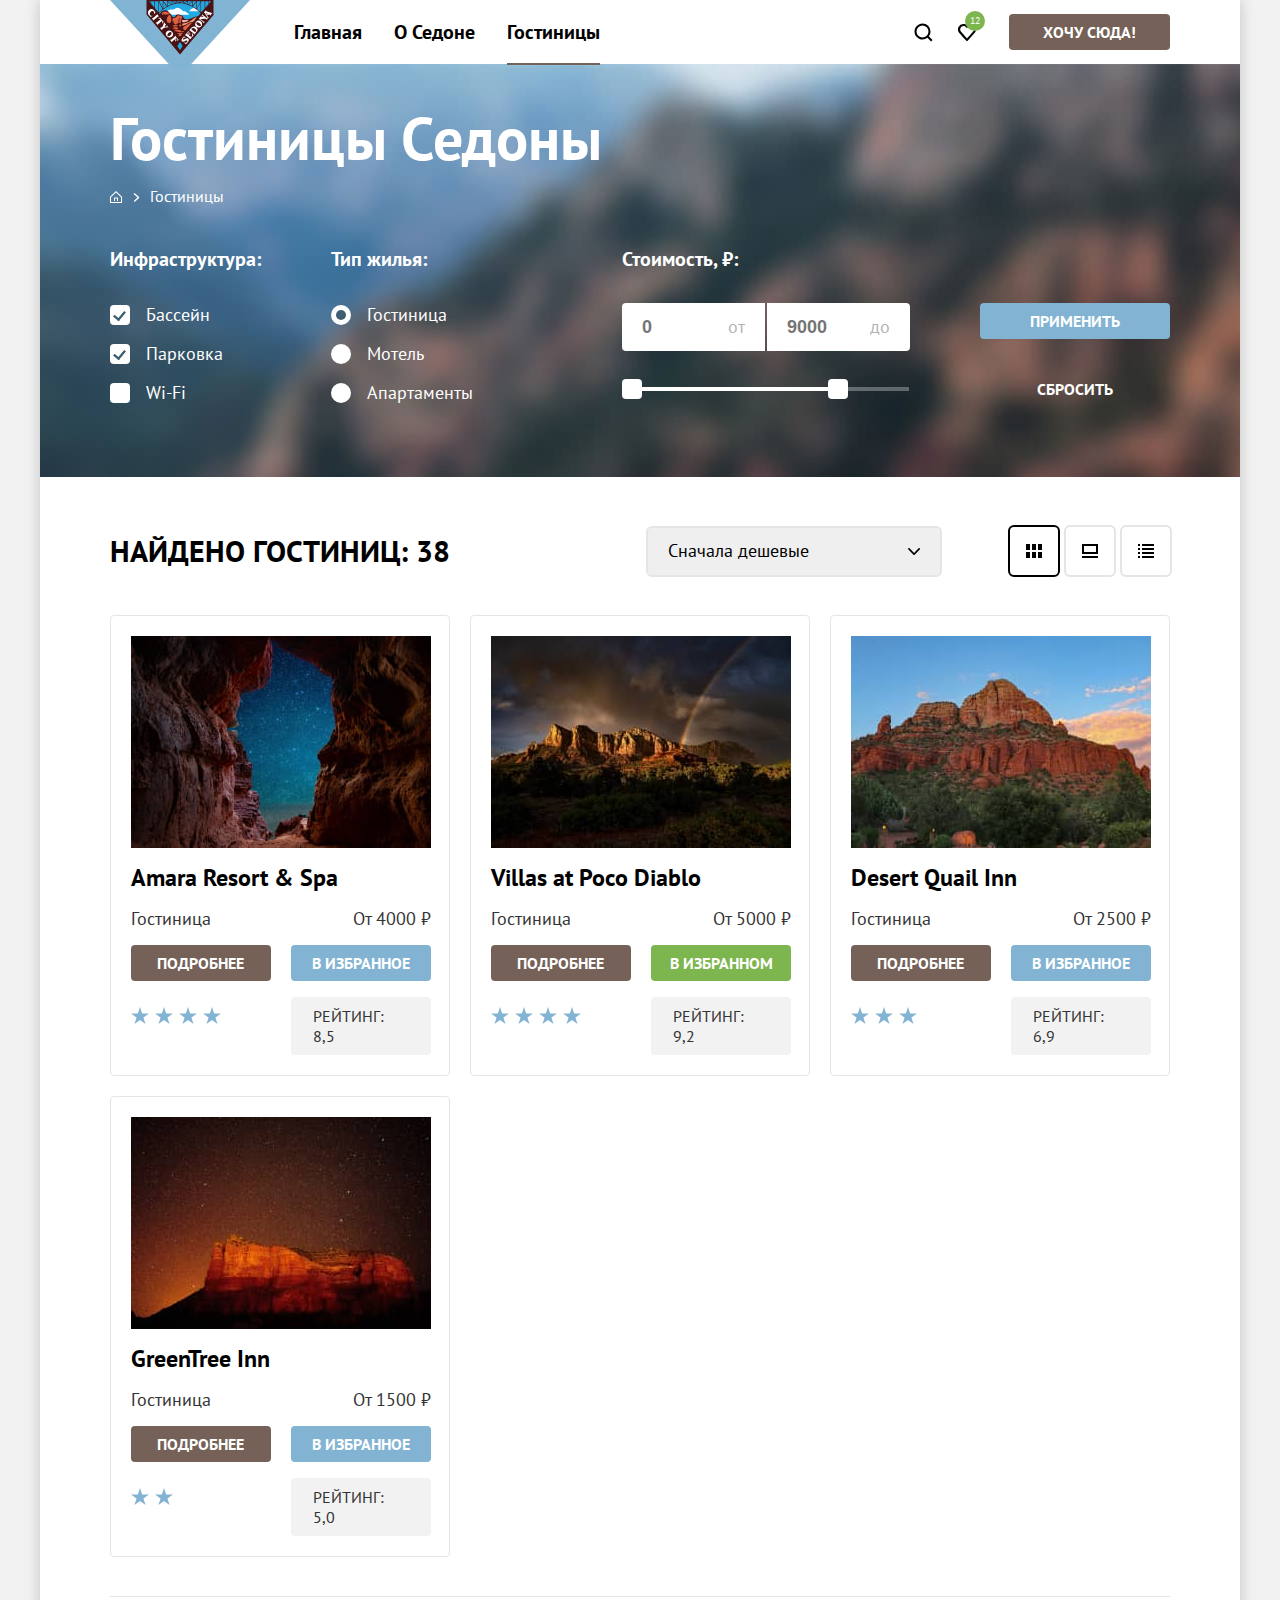
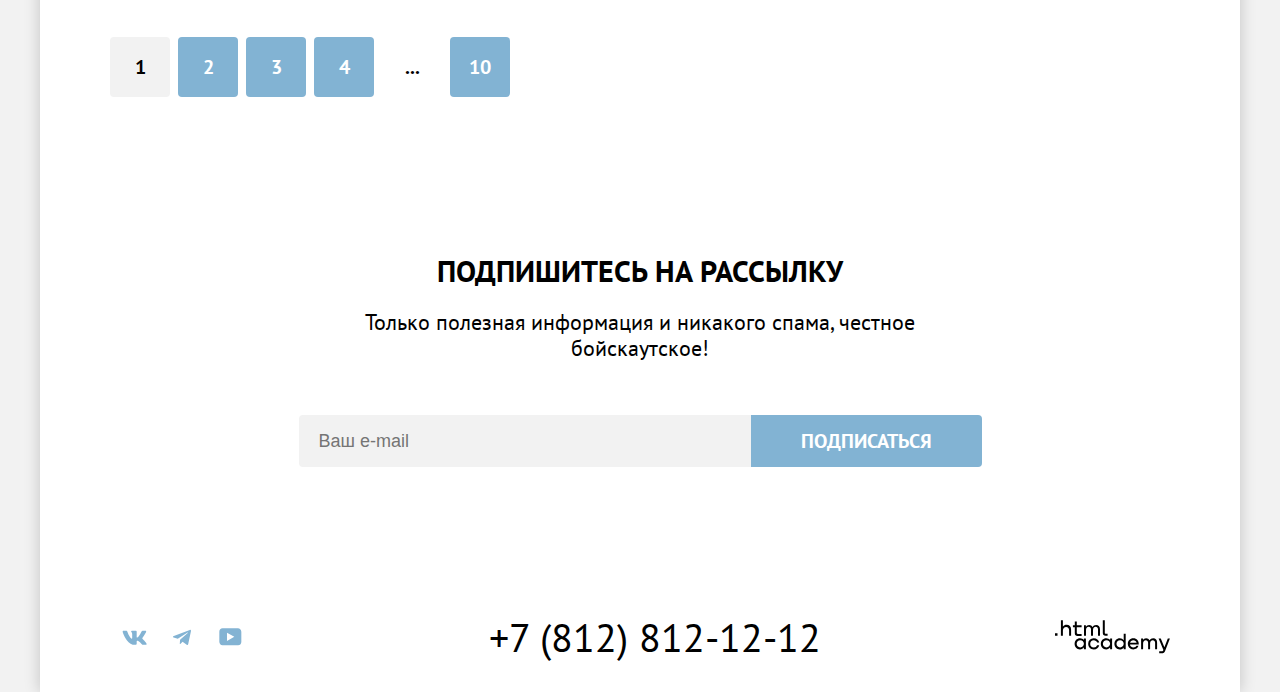
==== commit ea07cc07: "Добавляет модальное окно" ====
--- a/catalog.html
+++ b/catalog.html
@@ -73,20 +73,23 @@
                 <ul class="filters__list">
                   <li class="filters__item">
                     <label class="control">
-                      <input class="control__input" type="checkbox" name="swimming-pool" checked>
-                      Бассейн
-                    </label>
-                  </li>
-                  <li class="filters__item">
-                    <label class="control">
-                      <input class="control__input" type="checkbox" name="parking" checked>
-                      Парковка
-                    </label>
-                  </li>
-                  <li class="filters__item">
-                    <label class="control">
-                      <input class="control__input" type="checkbox" name="wifi">
-                      Wi-Fi
+                      <input class="control__input visually-hidden" type="checkbox" name="swimming-pool" checked>
+                      <span class="control-mark"></span>
+                      <span class="control-label">Бассейн</span>
+                    </label>
+                  </li>
+                  <li class="filters__item">
+                    <label class="control">
+                      <input class="control__input visually-hidden" type="checkbox" name="parking" checked>
+                      <span class="control-mark"></span>
+                      <span class="control-label">Парковка</span>
+                    </label>
+                  </li>
+                  <li class="filters__item">
+                    <label class="control">
+                      <input class="control__input visually-hidden" type="checkbox" name="wifi">
+                      <span class="control-mark"></span>
+                      <span class="control-label">Wi-Fi</span>
                     </label>
                   </li>
                 </ul>
@@ -97,20 +100,23 @@
                 <ul class="filters__list">
                   <li class="filters__item">
                     <label class="control">
-                      <input class="control__input" type="radio" name="type-of-house" value="hotel" checked>
-                      Гостиница
-                    </label>
-                  </li>
-                  <li class="filters__item">
-                    <label class="control">
-                      <input class="control__input" type="radio" name="type-of-house" value="motel">
-                      Мотель
-                    </label>
-                  </li>
-                  <li class="filters__item">
-                    <label class="control">
-                      <input class="control__input" type="radio" name="type-of-house" value="apartment">
-                      Апартаменты
+                      <input class="control__input visually-hidden" type="radio" name="type-of-house" value="hotel" checked>
+                      <span class="control-mark"></span>
+                      <span class="control-label">Гостиница</span>
+                    </label>
+                  </li>
+                  <li class="filters__item">
+                    <label class="control">
+                      <input class="control__input visually-hidden" type="radio" name="type-of-house" value="motel">
+                      <span class="control-mark"></span>
+                      <span class="control-label">Мотель</span>
+                    </label>
+                  </li>
+                  <li class="filters__item">
+                    <label class="control">
+                      <input class="control__input visually-hidden" type="radio" name="type-of-house" value="apartment">
+                      <span class="control-mark"></span>
+                      <span class="control-label">Апартаменты</span>
                     </label>
                   </li>
                 </ul>
@@ -119,12 +125,23 @@
               <fieldset class="filters__group filters__group-price">
                 <legend class="filters__title">Стоимость, ₽:</legend>
                 <p class="filters__price-group">
-                  <input type="text" id="price-from" name="price-from" placeholder="0">
+                  <input type="number" id="price-from" name="price-from" placeholder="0">
                   <label for="price-from">от</label>
-                  <input type="text" id="price-to" name="price-to" placeholder="9000">
+                  <input type="number" id="price-to" name="price-to" placeholder="9000">
                   <label for="price-to">до</label>
                 </p>
-                <input type="range" min="0" max="10000" step="1000" value="9000">
+                <div class="range">
+                  <div class="range-scale">
+                    <div class="range-bar" style="left: 0; width: 226px;">
+                      <button class="range-toggle toggle-min" type="button">
+                        <span class="visually-hidden">Изменить минимальную цену</span>
+                      </button>
+                      <button class="range-toggle toggle-max" type="button">
+                        <span class="visually-hidden">Изменить максимальную цену</span>
+                      </button>
+                    </div>
+                  </div>
+                </div>
               </fieldset>
 
               <div class="filters__group-buttons">
@@ -275,8 +292,73 @@
 
         </div>
       </footer>
-
-    </div>
+      <div class="modal-container modal-container-close">
+
+        <div class="modal modal-search">
+
+          <button class="modal-search__button-close" type="button">
+            <span class="visually-hidden">Закрыть окно поиска</span>
+          </button>
+
+          <section class="modal-search__content">
+
+            <h2 class="modal-search__title">Поиск гостиницы в Седоне</h2>
+
+            <form class="form-search" action="https://echo.htmlacademy.ru/" method="get">
+
+                <label class="form-search__label form-search__label-arrival" for="arrival-date">Дата Заезда:</label>
+
+                <div class="form-search__label-wrapper">
+                  <input class="form-search__input form-search__input-arrival" type="text" id="arrival-date" name="arrival-date" value="27 апреля 2020">
+                  <button class="form-search__button-input" type="button">
+                    <span class="visually-hidden">Выбор даты</span>
+                  </button>
+                </div>
+
+                <span class="form-search-hint form-search__error">Мы не можем отправить вас в прошлое.</span>
+
+                <label class="form-search__label form-search__label-departure" for="departure-date">Дата выезда:</label>
+
+                <div class="form-search__label-wrapper">
+                  <input class="form-search__input form-search__input-departure" type="text" id="departure-date" name="departure-date" value="1 сентября 2023">
+                  <button class="form-search__button-input" type="button">
+                    <span class="visually-hidden">Выбор даты</span>
+                  </button>
+                </div>
+
+                <span class="form-search-hint">На эти даты есть свободные номера. Пока есть.</span>
+
+                <label class="form-search__label form-search__label-adults" for="adults-quantity">Взрослые:</label>
+
+                <div class="form-search__input-adults-wrapper">
+                  <button class="button-input button-minus button-adults-quantity-minus" type="button"></button>
+                  <input class="form-search__input form-search__input-adults" type="number" id="adults-quantity" name="adults-quantity" value="2">
+                  <button class="button-input button-plus button-adults-quantity-plus" type="button"></button>
+                </div>
+
+                <label class="form-search__label form-search__label-children" for="children-quantity">
+                  Дети:
+                  <span class="tooltip">
+                    <button class="tooltip-toggle" type="button"></button>
+                    <span class="tolltip-text">Укажите количество детей, которые будут с вами, возраст которых от 6 до 18 лет. Дети до 6 лет размещаются бесплатно.</span>
+                  </span>
+                </label>
+
+                <div class="form-search__label-children-wrapper">
+                  <button class="button-input button-minus button-children-quantity-minus" type="button"></button>
+                  <input class="form-search__input form-search__input-children" type="number" id="children-quantity" name="children-quantity" value="2">
+                  <button class="button-input button-plus button-children-quantity-plus" type="button"></button>
+                </div>
+
+              <button class="button form-search__button-submit" type="submit">Найти</button>
+            </form>
+          </section>
+
+        </div>
+
+      </div>
+
+      <script src="scripts/scripts.js"></script>
 
   </body>
 </html>
--- a/styles/styles.css
+++ b/styles/styles.css
@@ -22,6 +22,7 @@
   --button-blue-hover-focus: #68A2CA;
   --button-green-still-active: #7DB54F;
   --button-green-hover-focus: #6C9E42;
+  --button-find-still: #83B3D3;
   --button-disabled: #E5E5E5;
   --color-active: rgba(255, 255, 255, 0.3);
   --social-still: #83B3D3;
@@ -87,7 +88,7 @@
 
 .main-header__logo {
   position: relative;
-  z-index: 10;
+  z-index: 1;
   display: block;
   margin-bottom: -6px;
 }
@@ -181,7 +182,7 @@
 
 .navigation__item-active {
   position: relative;
-  z-index: 10;
+  z-index: 1;
   margin-bottom: -1px;
   padding: 19px 0 19px;
   border-bottom: 2px solid #756257;
@@ -714,6 +715,12 @@
   border: none;
   box-sizing: border-box;
   outline: none;
+  appearance: textfield;
+  &::-webkit-outer-spin-button,
+  &::-webkit-inner-spin-button {
+    appearance: none;
+    margin: 0;
+  }
   &:focus-visible {
     outline: 2px solid #83B3D3;
   }
@@ -731,6 +738,46 @@
 
 .filters__group-price > input {
   width: 287px;
+}
+
+.range-scale {
+  position: relative;
+  width: 287px;
+  height: 4px;
+  background-color: rgba(255, 255, 255, 0.3);
+}
+
+.range-bar {
+  position: absolute;
+  height: 4px;
+  background-color: #ffffff;
+}
+
+.range-toggle {
+  position: absolute;
+  width: 20px;
+  height: 20px;
+  background-color: #ffffff;
+  border: none;
+  border-radius: 4px;
+  top: 50%;
+  transform: translateY(-50%);
+  cursor: pointer;
+  &:hover,
+  &:focus {
+    outline: 3px solid #83B3D3;
+  }
+  &:active {
+    outline: 2px solid #83B3D3;
+  }
+}
+
+.toggle-min {
+  left: 0;
+}
+
+.toggle-max {
+  right: 0;
 }
 
 .filters__title {
@@ -767,18 +814,60 @@
 }
 
 .control {
+  position: relative;
+  display: block;
+  padding-left: 36px;
   transition: all 0.3s ease 0s;
   &:hover {
     opacity: 0.6;
   }
-  & .control__input:focus-visible {
-    outline: 2px solid #83B3D3;
-    transition: all 0.3s ease 0s;
+  & .control__input:focus-visible + .control-mark {
+    outline: 3px solid #83B3D3;
   }
   &:active {
     opacity: 0.3;
     transition: all 0.3s ease 0s;
   }
+}
+
+.control__input[type="checkbox"]:checked + .control-mark::before,
+.control__input[type="checkbox"]:checked + .control-mark::after {
+  position: absolute;
+  top: 6px;
+  left: 4px;
+  width: 9px;
+  height: 5px;
+  border-left: 2px solid #3F5E72;
+  border-bottom: 2px solid #3F5E72;
+  transform: rotate(-50deg);
+  content: "";
+}
+
+.control-mark {
+  position: absolute;
+  left: 0;
+  top: 50%;
+  transform: translateY(-50%);
+  width: 20px;
+  height: 20px;
+  background-color: #ffffff;
+  border-radius: 4px;
+}
+
+.control__input[type="radio"] + .control-mark {
+  border-radius: 50%;
+}
+
+.control__input[type="radio"]:checked + .control-mark::before {
+  position: absolute;
+  top: 50%;
+  left: 50%;
+  width: 10px;
+  height: 10px;
+  background-color: #3F5E72;
+  border-radius: 50%;
+  transform: translate(-50%, -50%);
+  content: "";
 }
 
 .filters__button:first-child {
@@ -864,21 +953,30 @@
 
 .select-control {
   width: 292px;
-  height: 48px;
   margin-right: 70px;
-  padding: 14px 20px;
+  padding: 12px 32px 14px 20px;
+  font: inherit;
   font-size: 18px;
-  line-height: 21;
+  line-height: 21px;
   font-weight: 400;
+  background-image: url("../images/sorting/arrow.svg");
+  background-repeat: no-repeat;
+  background-position: right 20px center;
   border: none;
   border-radius: 4px;
   outline: 2px solid #E5E5E5;
   box-sizing: border-box;
   transition: all 0.3s ease 0s;
+  appearance: none;
   &:hover,
   &:focus {
     outline: 2px solid #68A2CA;
     transition: all 0.3s ease 0s;
+  }
+  &:disabled {
+    pointer-events: none;
+    outline: 2px solid rgba(0, 0, 0, 0.3);
+    background-image: url("../images/sorting/arrow-disabled.svg");
   }
 }
 
@@ -1208,3 +1306,345 @@
 .subscribe__form-catalog input {
   background-color: var(--main-bg-color);
 }
+
+.modal-container {
+  position: fixed;
+  top: 0;
+  left: 0;
+  z-index: 2;
+  display: flex;
+  width: 100%;
+  height: 100%;
+  background-color: rgba(242, 242, 242, 0.8);
+  transition: all 0.3s ease 0s;
+}
+
+.modal-container-close {
+  display: none;
+  transition: all 0.3s ease 0s;
+}
+
+.modal {
+  position: relative;
+  margin: auto;
+  padding: 64px 70px;
+  background-color: #ffffff;
+}
+
+.modal-search {
+  width: 717px;
+  border-radius: 30px;
+  box-sizing: border-box;
+}
+
+.modal-search__button-close {
+  position: absolute;
+  top: 64px;
+  right: 52px;
+  width: 52px;
+  height: 52px;
+  background-color: #F2F2F2;
+  border: none;
+  border-radius: 50%;
+  cursor: pointer;
+  transition: all 0.3s ease 0s;
+  &::after,
+  &::before {
+    position: absolute;
+    top: 50%;
+    left: 50%;
+    width: 14px;
+    height: 2px;
+    background-color: #000000;
+    content: "";
+  }
+  &::after {
+    transform: translateX(-50%) rotate(-45deg);
+  }
+  &::before {
+    transform: translateX(-50%) rotate(45deg);
+  }
+  &:hover,
+  &:focus {
+    background-color: #E6E6E6;
+    outline: none;
+    transition: all 0.3s ease 0s;
+  }
+  &:focus-visible {
+    background-color: #E6E6E6;
+    outline: 3px solid #83B3D3;
+    transition: background-color 0.3s ease 0s;
+  }
+  &:disabled {
+    pointer-events: none;
+    &:after,
+    &:before {
+      background-color: rgba(0, 0, 0, 0.3);
+    }
+  }
+}
+
+.modal-search__title {
+  margin-top: 0;
+  margin-bottom: 64px;
+  padding-right: 50px;
+  font-size: 30px;
+  line-height: 36px;
+  font-weight: 700;
+  text-transform: uppercase;
+}
+
+.form-search {
+  display: grid;
+  grid-template-columns: 137px 198px 131px 110px;
+}
+
+.form-search__label {
+  align-self: center;
+  margin-right: 10px;
+  font-size: 20px;
+  line-height: 24px;
+  font-weight: 700;
+  grid-column: 1 / 2;
+}
+
+.form-search__label-children {
+  grid-column: 3 / 4;
+}
+
+.tooltip {
+  position: absolute;
+  width: 26px;
+  height: 26px;
+  margin-left: 10px;
+}
+
+.tooltip-toggle {
+  position: relative;
+  display: block;
+  width: 26px;
+  height: 26px;
+  padding: 0;
+  margin: 0;
+  background-color: #83B3D3;
+  border: none;
+  border-radius: 50%;
+  transition: all 0.3s ease 0s;
+  &::after {
+    position: absolute;
+    top: 7px;
+    left: 12px;
+    width: 2px;
+    height: 2px;
+    background-color: #ffffff;
+    content: "";
+  }
+  &::before {
+    position: absolute;
+    top: 10px;
+    left: 12px;
+    width: 2px;
+    height: 9px;
+    background-color: #ffffff;
+    content: "";
+  }
+  &:hover,
+  &:focus-visible {
+    & + .tolltip-text {
+      display: block;
+    }
+  }
+}
+
+.tolltip-text {
+  display: none;
+  position: absolute;
+  top: 41px;
+  left: 50%;
+  width: 256px;
+  padding: 15px 18px 18px 22px;
+  font-size: 16px;
+  line-height: 20px;
+  font-weight: 400;
+  color: #ffffff;
+  background-color: #333333;
+  border-radius: 10px;
+  transform: translateX(-50%);
+  box-sizing: border-box;
+  &::before {
+    position: absolute;
+    top: -18px;
+    left: 50%;
+    transform: translateX(-50%);
+    border: 9px solid transparent;
+    border-bottom: 9px solid #333333;
+    content: "";
+  }
+}
+
+.form-search__input {
+  width: 440px;
+  padding: 12px 40px 12px 20px;
+  font: inherit;
+  font-size: 18px;
+  line-height: 24px;
+  font-weight: 700;
+  border: none;
+  border-radius: 4px;
+  background-color: var(--main-bg-color);
+  box-sizing: border-box;
+  &:focus-visible {
+    outline: 3px solid #83B3D3;
+  }
+}
+
+.form-search__input-arrival,
+.form-search__input-departure {
+  grid-area: 1 / 1 / 2 / 3;
+}
+
+
+.form-search__button-input {
+  grid-area: 1 / 2 / 2 / 3;
+  align-self: center;
+  width: 20px;
+  height: 20px;
+  background-image: url("../images/modal/calendar.svg");
+  background-repeat: no-repeat;
+  background-position: center center;
+  border: none;
+  background-color: transparent;
+  cursor: pointer;
+}
+
+.form-search__label-wrapper {
+  display: grid;
+  grid-template-columns: 1fr 40px;
+  width: 440px;
+}
+
+.form-search__input-adults,
+.form-search__input-children {
+  width: 110px;
+}
+
+.form-search-hint {
+  grid-column: 2 / -1;
+  padding: 4px 20px 0;
+  margin-bottom: 23px;
+  font-size: 16px;
+  line-height: 21px;
+  font-weight: 400;
+  color: #333333;
+}
+
+.form-search__error {
+  color: #FF5757;
+}
+
+.form-search__button-submit {
+  grid-column: 1 / -1;
+  margin-top: 48px;
+  background-color: var(--button-find-still);
+  transition: all 0.3s ease 0s;
+  &:hover,
+  &:focus {
+    background-color: var(--button-blue-hover-focus);
+    transition: all 0.3s ease 0s;
+  }
+  &:active {
+    background-color: var(--button-blue-hover-focus);
+    color: var(--color-active);
+    transition: all 0.3s ease 0s;
+  }
+}
+
+.form-search__input-adults-wrapper,
+.form-search__label-children-wrapper {
+  display: grid;
+  align-items: center;
+  justify-items: center;
+  grid-template-columns: 40px 31px 40px;
+}
+
+.button-input {
+  position: relative;
+  padding: 0;
+  width: 20px;
+  height: 20px;
+  border: none;
+  border-radius: 4px;
+  background-color: transparent;
+  cursor: pointer;
+  transition: background-color 0.3s ease 0s;
+  &:hover {
+    &::after,
+    &::before {
+      background-color: #000000;
+      transition: all 0.3s ease 0s;
+    }
+  }
+  &:focus-visible {
+    outline: 3px solid #82B3D3;
+    &::after,
+    &::before {
+      background-color: #000000;
+    }
+  }
+  &:active {
+    &::after,
+    &::before {
+      background-color: rgba(117, 97, 87, 0.3);
+    }
+  }
+}
+
+.button-plus {
+  grid-area: 1 / 3 / 2 / 4;
+  &::before {
+    position: absolute;
+    top: 9px;
+    left: 3px;
+    width: 14px;
+    height: 2px;
+    background-color: rgba(117, 97, 87, 0.3);
+    content: "";
+  }
+  &::after {
+    position: absolute;
+    top: 3px;
+    left: 9px;
+    width: 2px;
+    height: 14px;
+    background-color: rgba(117, 97, 87, 0.3);
+    content: "";
+  }
+}
+
+.button-minus {
+  grid-area: 1 / 1 / 2 / 2;
+  &::before {
+    position: absolute;
+    top: 9px;
+    left: 3px;
+    width: 14px;
+    height: 2px;
+    background-color: rgba(117, 97, 87, 0.3);
+    content: "";
+  }
+}
+
+.form-search__input-adults,
+.form-search__input-children {
+  grid-area: 1 / 1 / 2 / -1;
+  padding-left: 40px;
+  padding-right: 40px;
+  border-radius: 4px;
+  text-align: center;
+  appearance: none;
+  &::-webkit-outer-spin-button,
+  &::-webkit-inner-spin-button {
+    appearance: none;
+    margin: 0;
+  }
+}
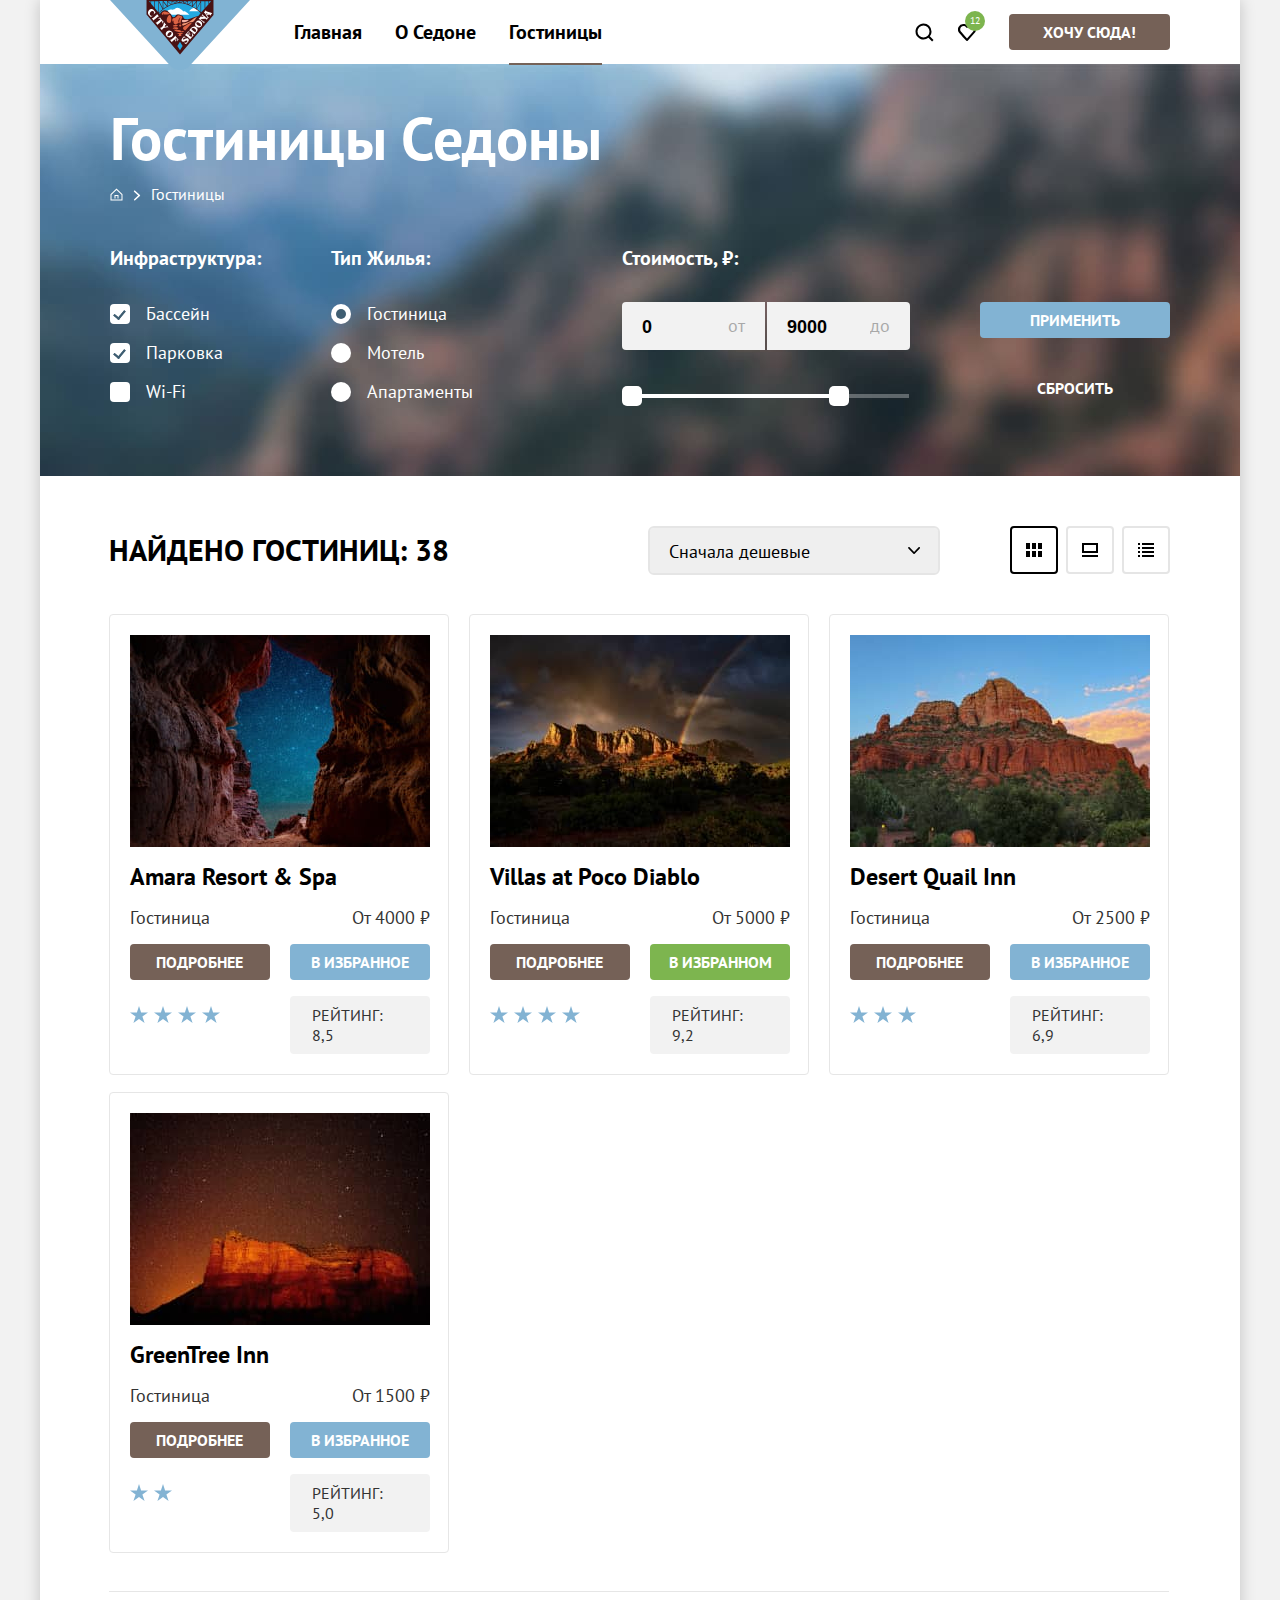
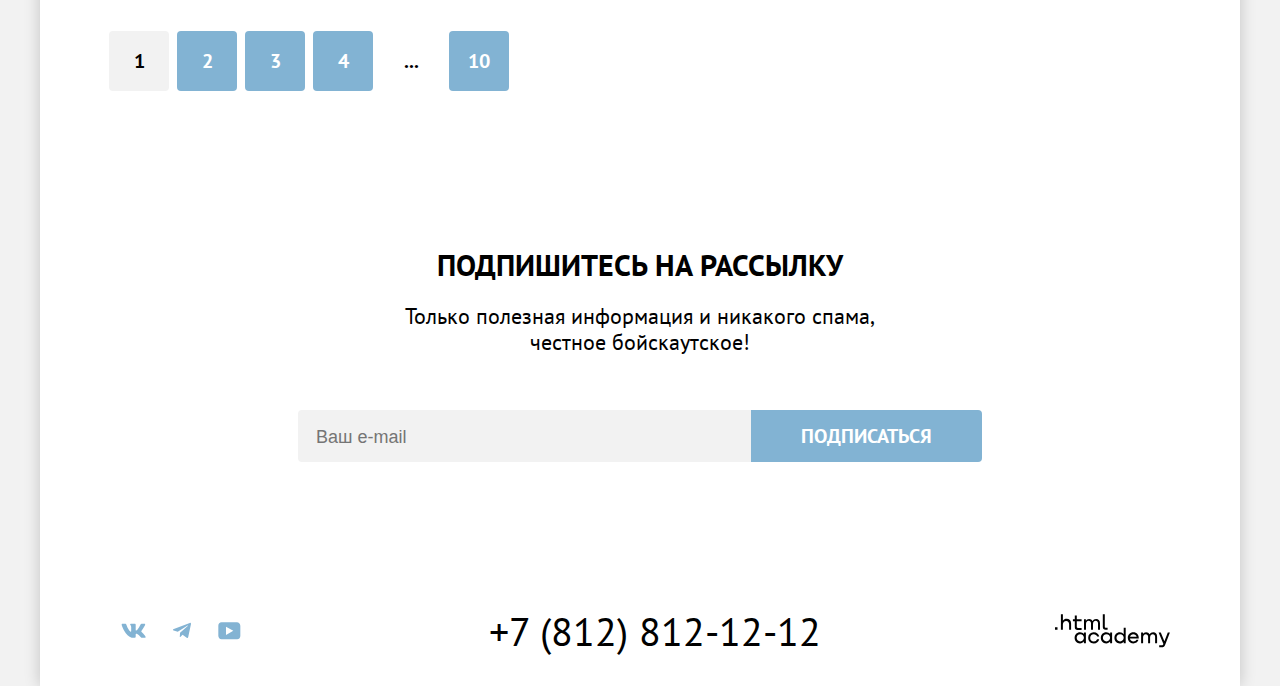
==== commit e5290edd: "Вносит небольшие изменения в размеры отступов" ====
--- a/catalog.html
+++ b/catalog.html
@@ -96,7 +96,7 @@
               </fieldset>
 
               <fieldset class="filters__group filters__group-type">
-                <legend class="filters__title">Тип жилья:</legend>
+                <legend class="filters__title">Тип Жилья:</legend>
                 <ul class="filters__list">
                   <li class="filters__item">
                     <label class="control">
@@ -125,9 +125,9 @@
               <fieldset class="filters__group filters__group-price">
                 <legend class="filters__title">Стоимость, ₽:</legend>
                 <p class="filters__price-group">
-                  <input type="number" id="price-from" name="price-from" placeholder="0">
+                  <input type="number" id="price-from" name="price-from" value="0">
                   <label for="price-from">от</label>
-                  <input type="number" id="price-to" name="price-to" placeholder="9000">
+                  <input type="number" id="price-to" name="price-to" value="9000">
                   <label for="price-to">до</label>
                 </p>
                 <div class="range">
@@ -249,7 +249,7 @@
         <section class="subscribe">
           <div class="subscribe__container subscribe__container-catalog">
             <h2 class="subscribe__title subscribe__title-catalog">Подпишитесь на рассылку</h2>
-            <p class="subscribe__text subscribe__text-catalog">Только полезная информация и никакого спама, честное бойскаутское!</p>
+            <p class="subscribe__text subscribe__text-catalog">Только полезная информация и никакого спама,<br> честное бойскаутское!</p>
             <form class="subscribe__form subscribe__form-catalog" action="https://echo.htmlacademy.ru/" method="post">
               <input type="email" id="email-subscribe" name="email-for-subscribe" placeholder="Ваш e-mail" required>
               <button class="subscribe__button button" type="submit">Подписаться</button>
@@ -317,7 +317,7 @@
 
                 <span class="form-search-hint form-search__error">Мы не можем отправить вас в прошлое.</span>
 
-                <label class="form-search__label form-search__label-departure" for="departure-date">Дата выезда:</label>
+                <label class="form-search__label form-search__label-departure" for="departure-date">Дата Выезда:</label>
 
                 <div class="form-search__label-wrapper">
                   <input class="form-search__input form-search__input-departure" type="text" id="departure-date" name="departure-date" value="1 сентября 2023">
--- a/styles/styles.css
+++ b/styles/styles.css
@@ -97,7 +97,7 @@
   display: flex;
   flex-wrap: wrap;
   align-items: center;
-  gap: 11px 32px;
+  gap: 11px 33px;
   margin: 0;
   margin-right: auto;
   padding: 0;
@@ -106,7 +106,7 @@
 
 .navigation__user {
   justify-content: end;
-  gap: 11px 24px;
+  gap: 11px 23px;
   width: 132px;
   margin-right: 32px;
   padding: 22px 0;
@@ -151,7 +151,6 @@
   &:hover,
   &:focus {
     background-color: var(--button-brown-hover-focus);
-    outline: none;
     transition: all 0.3s ease 0s;
   }
   &:active {
@@ -242,14 +241,13 @@
 }
 
 .suggestion__container {
-  padding: 69px 274.5px 90px;
+  padding: 69px 254px 90px 255px;
   text-align: center;
   box-sizing: border-box;
 }
 
 .suggestion__container2 {
-  padding-top: 64px;
-  padding-bottom: 64px;
+  padding: 64px 257px 64px 258px;
 }
 
 .suggestion__title {
@@ -314,7 +312,7 @@
   padding: 103px 85px;
   box-sizing: border-box;
   &:not(.advantages__content) {
-    padding-top: 112.5px;
+    padding: 114px 84px 85px 84px;
   }
 }
 
@@ -336,7 +334,7 @@
 .advantages__title::after {
   content: "";
   position: absolute;
-  bottom: -30px;
+  bottom: -31px;
   left: 57px;
   width: 60px;
   height: 2px;
@@ -373,26 +371,28 @@
 }
 
 .opportunities__title {
-  margin: 0 0 30px;
-  padding-top: 102px;
+  margin: 0 0 29px;
+  padding-top: 104px;
   font-size: 24px;
   line-height: 28px;
   font-weight: 700;
   text-transform: uppercase;
   background-repeat: no-repeat;
-  background-position: top center;
 }
 
 .opportunities__item1 .opportunities__title {
   background-image: url("../images/advantages/house.svg");
+  background-position: top 1px left 78px;
 }
 
 .opportunities__item2 .opportunities__title {
   background-image: url("../images/advantages/food.svg");
+  background-position: top 2px left 78px;
 }
 
 .opportunities__item3 .opportunities__title {
   background-image: url("../images/advantages/souvenir.svg");
+  background-position: top -1px left 83px;
 }
 
 .opportunities__text {
@@ -404,7 +404,7 @@
 }
 
 .search__container {
-  padding: 96px 304px;
+  padding: 96px 307px 96px 308px;
   text-align: center;
   box-sizing: border-box;
 }
@@ -432,7 +432,6 @@
   &:focus {
     background-color: var(--button-brown-hover-focus);
     transition: all 0.3s ease 0s;
-    outline: none;
   }
   &:active {
     color: var(--color-active);
@@ -448,7 +447,7 @@
 
 .subscribe__container {
   min-height: 415px;
-  padding: 96px 258px 104px 258px;
+  padding: 96px 258px 98px 258px;
   text-align: center;
   background-image: url("../images/backgrounds/subscribe-background.jpg");
   background-color: #d5e1ee;
@@ -469,7 +468,7 @@
 
 .subscribe__text {
   margin-top: 0;
-  margin-bottom: 54px;
+  margin-bottom: 55px;
   font-size: 22px;
   line-height: 26px;
   font-weight: 400;
@@ -484,14 +483,18 @@
 .subscribe__form input {
   width: 412px;
   height: 28px;
-  padding: 12px 20px;
+  padding: 10px 20px 8px 15px;
   font-size: 18px;
   line-height: 24;
   font-weight: 400;
-  border: none;
+  background-color: #F2F2F2;
+  border: 3px solid transparent;
   border-top-left-radius: 4px;
   border-bottom-left-radius: 4px;
-  outline: none;
+  &:focus-visible {
+    outline: none;
+    border: 3px solid #83B3D3;
+  }
 }
 
 .subscribe__button {
@@ -502,7 +505,6 @@
   &:hover,
   &:focus {
     background-color: var(--button-blue-hover-focus);
-    outline: none;
     transition: all 0.3s ease 0s;
   }
   &:active {
@@ -549,6 +551,21 @@
     display: block;
     transition: all 0.3s ease 0s;
   }
+}
+
+.social__link-vk {
+  margin-left: -1px;
+  margin-top: -1px;
+}
+
+.social__link-telegram {
+  margin-left: -1px;
+  margin-top: -1px;
+}
+
+.social__link-youtube {
+  margin-left: -2px;
+  margin-top: -1px;
 }
 
 .social__link:hover svg,
@@ -615,7 +632,7 @@
 
 .filter__title {
   margin: 0;
-  margin-bottom: 8px;
+  margin-bottom: 6px;
   font-size: 60px;
   line-height: 78px;
   font-weight: 700;
@@ -626,7 +643,7 @@
   list-style-type: none;
   padding: 0;
   margin: 0;
-  margin-bottom: 40px;
+  margin-bottom: 41px;
   display: flex;
   align-items: center;
   gap: 10px;
@@ -638,7 +655,7 @@
     padding-right: 18px;
     background-image: url("../images/arrow-breadcrumb.svg");
     background-repeat: no-repeat;
-    background-size: 7px 11px;
+    background-size: 8px 11px;
     background-position: right 6px;
   }
 }
@@ -653,8 +670,8 @@
 
 .breadcrumbs__link-home {
   background-image: url("../images/house-breadcrumb.svg");
-  width: 12px;
-  height: 12px;
+  width: 13px;
+  height: 13px;
 }
 
 .filters {
@@ -683,7 +700,7 @@
   grid-template-columns: repeat(2, 143px);
   gap: 2px;
   margin-top: 0;
-  margin-bottom: 36px;
+  margin-bottom: 44px;
 }
 
 .filters__price-group label {
@@ -708,13 +725,13 @@
 
 .filters__price-group input {
   width: 143px;
-  padding: 12px 40px 12px 20px;
+  padding: 13px 40px 11px 20px;
   font-size: 18px;
   line-height: 24px;
   font-weight: 700;
+  background-color: #F2F2F2;
   border: none;
   box-sizing: border-box;
-  outline: none;
   appearance: textfield;
   &::-webkit-outer-spin-button,
   &::-webkit-inner-spin-button {
@@ -759,7 +776,7 @@
   height: 20px;
   background-color: #ffffff;
   border: none;
-  border-radius: 4px;
+  border-radius: 5px;
   top: 50%;
   transform: translateY(-50%);
   cursor: pointer;
@@ -777,7 +794,7 @@
 }
 
 .toggle-max {
-  right: 0;
+  right: -1px;
 }
 
 .filters__title {
@@ -878,7 +895,6 @@
   &:focus {
     background-color: var(--button-blue-hover-focus);
     transition: all 0.3s ease 0s;
-    outline: none;
   }
   &:active {
     color: var(--color-active);
@@ -899,7 +915,6 @@
   transition: all 0.3s ease 0s;
   &:hover {
     opacity: 0.6;
-    outline: none;
     transition: all 0.3s ease 0s;
   }
   &:focus-visible {
@@ -932,7 +947,7 @@
 }
 
 .gallery-hotels__container {
-  padding: 50px 70px 60px;
+  padding: 50px 70px 60px 69px;
   box-sizing: border-box;
 }
 
@@ -952,16 +967,16 @@
 }
 
 .select-control {
-  width: 292px;
-  margin-right: 70px;
-  padding: 12px 32px 14px 20px;
+  width: 288px;
+  margin-right: 72px;
+  padding: 13px 34px 11px 19px;
   font: inherit;
   font-size: 18px;
   line-height: 21px;
   font-weight: 400;
   background-image: url("../images/sorting/arrow.svg");
   background-repeat: no-repeat;
-  background-position: right 20px center;
+  background-position: right 18px center;
   border: none;
   border-radius: 4px;
   outline: 2px solid #E5E5E5;
@@ -990,28 +1005,28 @@
 }
 
 .sorting__item-active .sorting__button {
-  outline: 2px solid #000000;
+  border: 2px solid #000000;
 }
 
 .sorting__button {
   width: 48px;
   height: 48px;
   padding: 0;
-  border: none;
   border-radius: 4px;
-  outline: 2px solid #E5E5E5;
+  border: 2px solid #E5E5E5;
   background-repeat: no-repeat;
   background-position: center;
   background-color: transparent;
   box-sizing: border-box;
+  outline: none;
   &:hover {
-    outline-color: #000000;
+    border-color: #000000;
   }
   &:focus-visible {
-    outline-color: #68A2CA;
+    border-color: #68A2CA;
   }
   &:active {
-    outline-color: #000000;
+    border-color: #000000;
   }
 }
 
@@ -1056,9 +1071,9 @@
   position: relative;
   display: flex;
   flex-wrap: wrap;
-  gap: 20px;
-  margin: 0;
-  margin-bottom: 80px;
+  gap: 17px 20px;
+  margin: 0;
+  margin-bottom: 78px;
   padding: 0;
   list-style-type: none;
 }
@@ -1069,7 +1084,7 @@
   height: 1px;
   background-color: #E6E6E6;
   position: absolute;
-  bottom: -40px;
+  bottom: -39px;
 }
 
 .catalog-hotels__title {
@@ -1115,7 +1130,6 @@
   &:hover,
   &:focus {
     background-color: var(--button-brown-hover-focus);
-    outline: none;
     transition: all 0.3s ease 0s;
   }
   &:active {
@@ -1136,7 +1150,6 @@
   &:hover,
   &:focus {
     background-color: var(--button-blue-hover-focus);
-    outline: none;
     transition: all 0.3s ease 0s;
   }
   &:active {
@@ -1367,7 +1380,6 @@
   &:hover,
   &:focus {
     background-color: #E6E6E6;
-    outline: none;
     transition: all 0.3s ease 0s;
   }
   &:focus-visible {
@@ -1405,11 +1417,6 @@
   font-size: 20px;
   line-height: 24px;
   font-weight: 700;
-  grid-column: 1 / 2;
-}
-
-.form-search__label-children {
-  grid-column: 3 / 4;
 }
 
 .tooltip {
@@ -1459,16 +1466,17 @@
 .tolltip-text {
   display: none;
   position: absolute;
-  top: 41px;
-  left: 50%;
+  top: 40px;
+  left: 51%;
   width: 256px;
-  padding: 15px 18px 18px 22px;
+  padding: 20px 19px 23px 22px;
   font-size: 16px;
   line-height: 20px;
   font-weight: 400;
   color: #ffffff;
   background-color: #333333;
   border-radius: 10px;
+  box-shadow: 0 15px 30px 0 rgba(0, 0, 0, 0.30);
   transform: translateX(-50%);
   box-sizing: border-box;
   &::before {
@@ -1545,6 +1553,7 @@
 .form-search__button-submit {
   grid-column: 1 / -1;
   margin-top: 48px;
+  border-radius: 10px;
   background-color: var(--button-find-still);
   transition: all 0.3s ease 0s;
   &:hover,
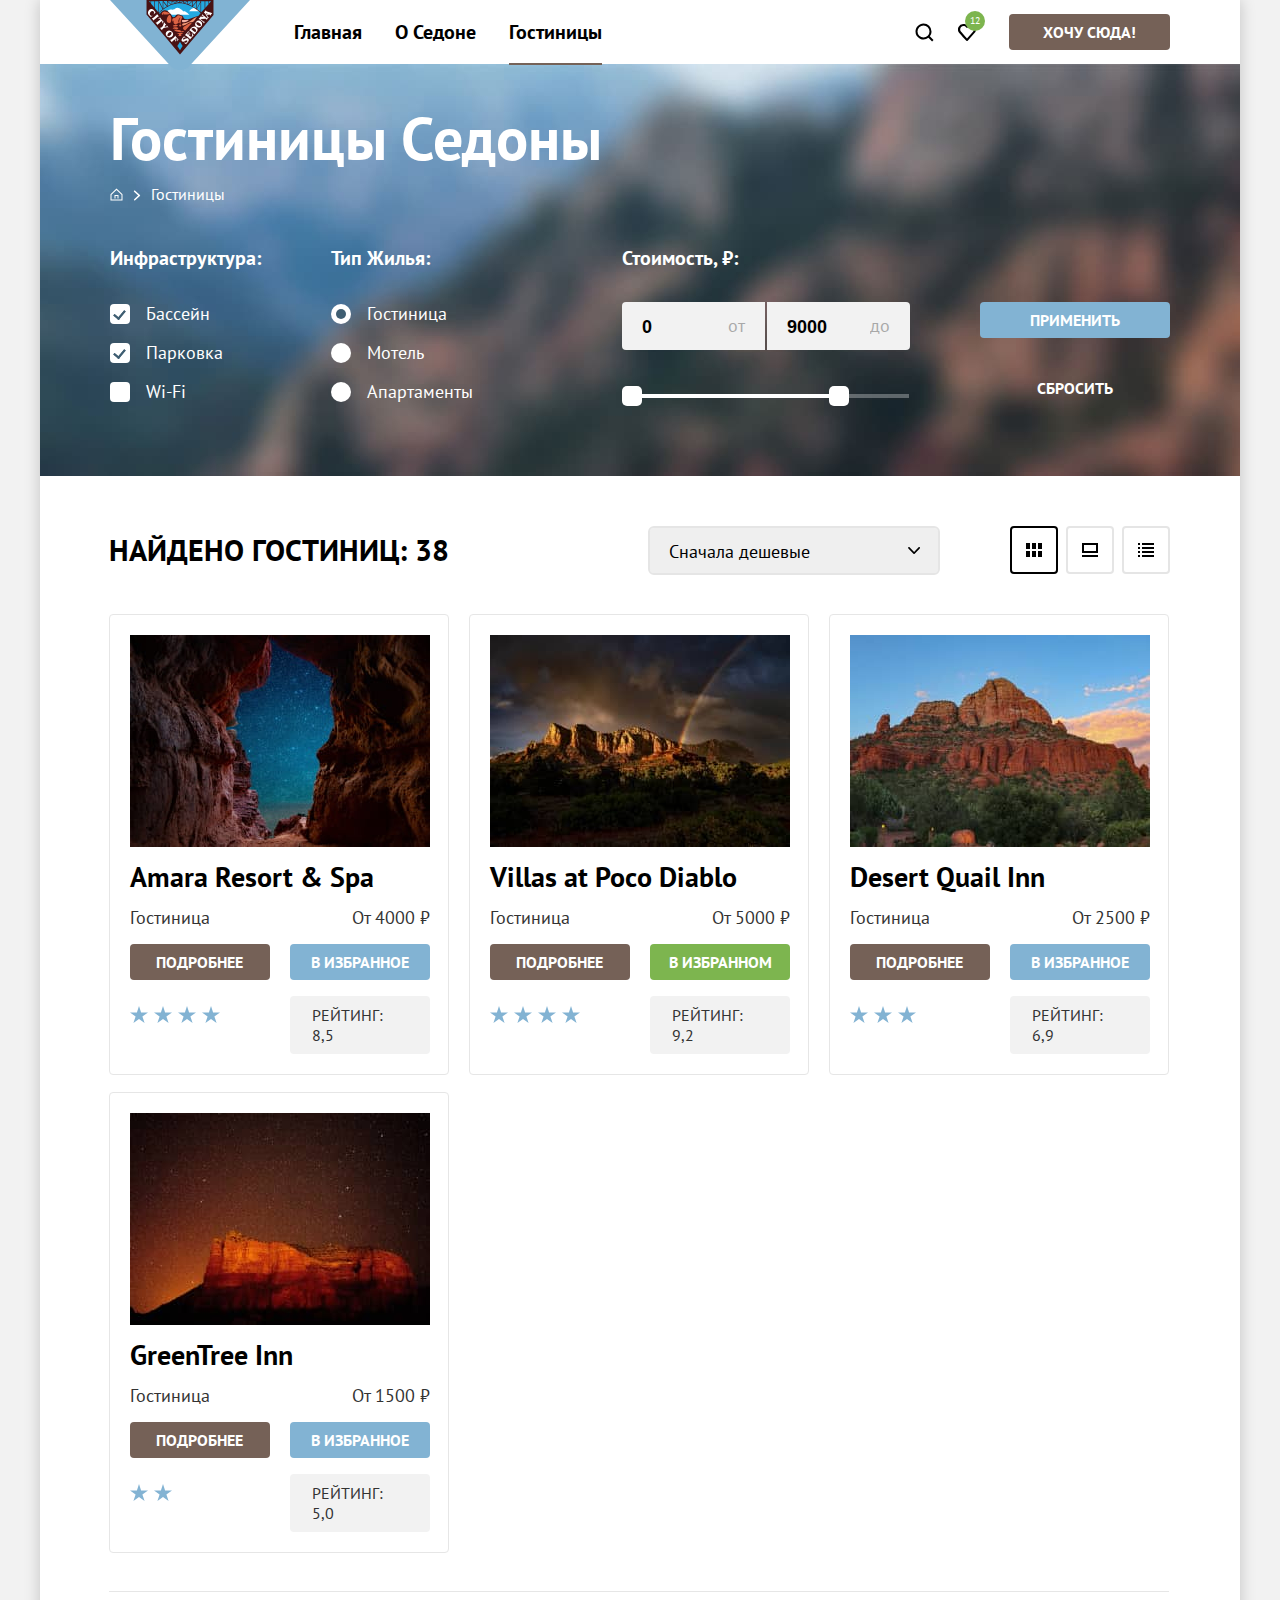
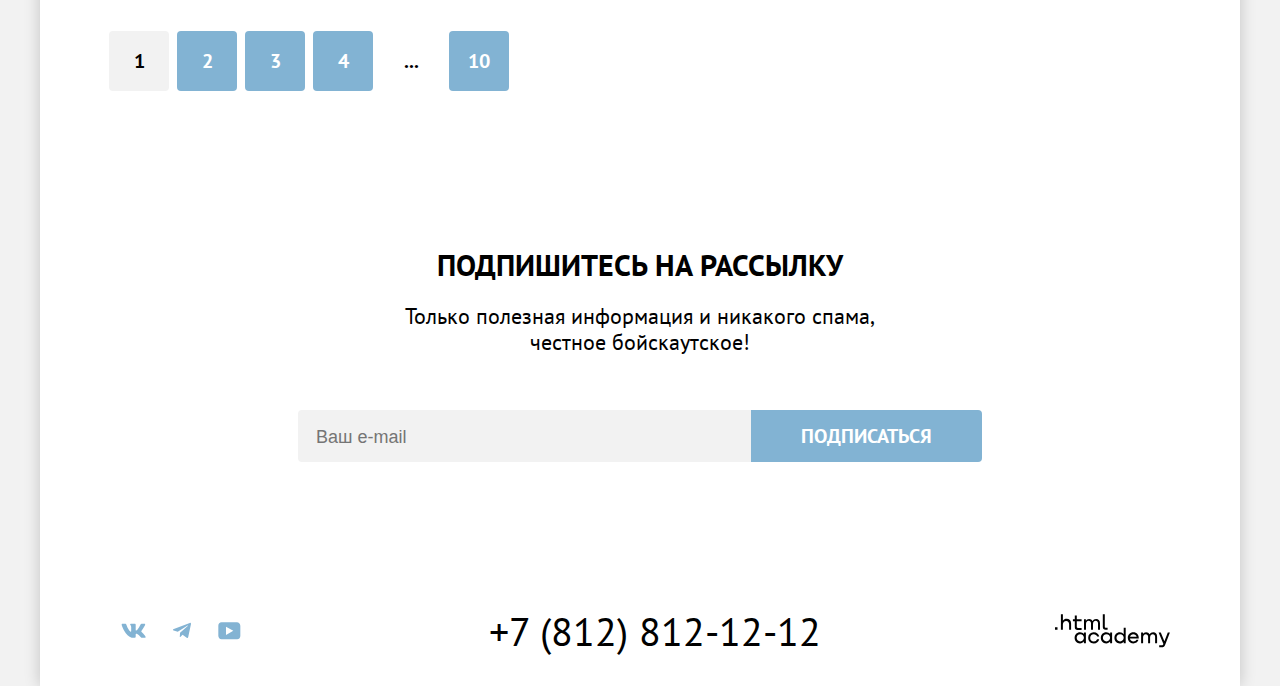
==== commit 787e8d66: "Добавляет ссылки для картинок и заголовков карточек" ====
--- a/catalog.html
+++ b/catalog.html
@@ -178,8 +178,12 @@
 
             <ul class="catalog-hotels__list">
               <li class="catalog-hotels__item">
-                <img class="catalog-hotels__image" src="images/hotels/amara-resort-spa.jpg" alt="Вид на звездное небо из пещеры." width="300" height="212">
-                <h3 class="catalog-hotels__title">Amara Resort & Spa</h3>
+                <a class="catalog-hotels__image-link" href="#" tabindex="-1">
+                  <img class="catalog-hotels__image" src="images/hotels/amara-resort-spa.jpg" alt="Вид на звездное небо из пещеры." width="300" height="212">
+                </a>
+                <a class="catalog-hotels__title-link" href="#" tabindex="-1">
+                  <h3 class="catalog-hotels__title">Amara Resort & Spa</h3>
+                </a>
                 <span class="catalog-hotels__type-house">Гостиница</span>
                 <span class="catalog-hotels__price">От 4000 ₽</span>
                 <a class="link-more catalog__button button" href="#">подробнее</a>
@@ -189,8 +193,12 @@
               </li>
 
               <li class="catalog-hotels__item">
-                <img class="catalog-hotels__image" src="images/hotels/villas-at-poco-diablo.jpg" alt="Гора в лучах вечернего солнца после дождя." width="300" height="212">
-                <h3 class="catalog-hotels__title">Villas at Poco Diablo</h3>
+                <a class="catalog-hotels__image-link" href="#" tabindex="-1">
+                  <img class="catalog-hotels__image" src="images/hotels/villas-at-poco-diablo.jpg" alt="Гора в лучах вечернего солнца после дождя." width="300" height="212">
+                </a>
+                <a class="catalog-hotels__title-link" href="#" tabindex="-1">
+                  <h3 class="catalog-hotels__title">Villas at Poco Diablo</h3>
+                </a>
                 <span class="catalog-hotels__type-house">Гостиница</span>
                 <span class="catalog-hotels__price">От 5000 ₽</span>
                 <a class="link-more catalog__button button" href="#">подробнее</a>
@@ -200,8 +208,12 @@
               </li>
 
               <li class="catalog-hotels__item">
-                <img class="catalog-hotels__image" src="images/hotels/desert-quail-inn.jpg" alt="Ясное солнечное утро в горах." width="300" height="212">
-                <h3 class="catalog-hotels__title">Desert Quail Inn</h3>
+                <a class="catalog-hotels__image-link" href="#" tabindex="-1">
+                  <img class="catalog-hotels__image" src="images/hotels/desert-quail-inn.jpg" alt="Ясное солнечное утро в горах." width="300" height="212">
+                </a>
+                <a class="catalog-hotels__title-link" href="#" tabindex="-1">
+                  <h3 class="catalog-hotels__title">Desert Quail Inn</h3>
+                </a>
                 <span class="catalog-hotels__type-house">Гостиница</span>
                 <span class="catalog-hotels__price">От 2500 ₽</span>
                 <a class="link-more catalog__button button" href="#">подробнее</a>
@@ -211,8 +223,12 @@
               </li>
 
               <li class="catalog-hotels__item">
-                <img class="catalog-hotels__image" src="images/hotels/greentree-inn.jpg" alt="Первые звезды после заката в горах." width="300" height="212">
-                <h3 class="catalog-hotels__title">GreenTree Inn</h3>
+                <a class="catalog-hotels__image-link" href="#" tabindex="-1">
+                  <img class="catalog-hotels__image" src="images/hotels/greentree-inn.jpg" alt="Первые звезды после заката в горах." width="300" height="212">
+                </a>
+                <a class="catalog-hotels__title-link" href="#" tabindex="-1">
+                  <h3 class="catalog-hotels__title">GreenTree Inn</h3>
+                </a>
                 <span class="catalog-hotels__type-house">Гостиница</span>
                 <span class="catalog-hotels__price">От 1500 ₽</span>
                 <a class="link-more catalog__button button" href="#">подробнее</a>
@@ -266,19 +282,19 @@
           <ul class="social__list">
             <li class="social__item">
               <a class="social__link social__link-vk" href="https://vk.com/htmlacademy">
-                <svg xmlns="http://www.w3.org/2000/svg" width="25" height="15" viewBox="0 0 25 15"fill="#83B3D3" aria-hidden=”true” focusable=”false”><path fill-rule="evenodd" d="M24.12 1.8c.16-.54 0-.94-.8-.94H20.7c-.67 0-.98.34-1.15.73 0 0-1.33 3.2-3.22 5.27-.61.6-.9.8-1.23.8-.16 0-.41-.2-.41-.75v-5.1c0-.66-.19-.95-.74-.95H9.82c-.42 0-.67.3-.67.59 0 .62.95.76 1.04 2.51v3.8c0 .83-.15.98-.48.98-.9 0-3.06-3.2-4.34-6.88-.25-.72-.5-1-1.18-1H1.57c-.75 0-.9.34-.9.73 0 .68.89 4.07 4.14 8.55 2.17 3.06 5.23 4.72 8 4.72 1.68 0 1.88-.37 1.88-1v-2.32c0-.74.16-.88.7-.88.38 0 1.05.19 2.6 1.66 1.79 1.75 2.08 2.54 3.08 2.54h2.63c.75 0 1.12-.37.9-1.1-.23-.72-1.08-1.77-2.2-3.02-.62-.71-1.54-1.48-1.82-1.86-.39-.5-.28-.71 0-1.15 0 0 3.2-4.42 3.54-5.93Z" clip-rule="evenodd"/></svg>
+                <svg xmlns="http://www.w3.org/2000/svg" width="25" height="15" viewBox="0 0 25 15" fill="#83B3D3" aria-hidden="true" focusable="false"><path fill-rule="evenodd" d="M24.12 1.8c.16-.54 0-.94-.8-.94H20.7c-.67 0-.98.34-1.15.73 0 0-1.33 3.2-3.22 5.27-.61.6-.9.8-1.23.8-.16 0-.41-.2-.41-.75v-5.1c0-.66-.19-.95-.74-.95H9.82c-.42 0-.67.3-.67.59 0 .62.95.76 1.04 2.51v3.8c0 .83-.15.98-.48.98-.9 0-3.06-3.2-4.34-6.88-.25-.72-.5-1-1.18-1H1.57c-.75 0-.9.34-.9.73 0 .68.89 4.07 4.14 8.55 2.17 3.06 5.23 4.72 8 4.72 1.68 0 1.88-.37 1.88-1v-2.32c0-.74.16-.88.7-.88.38 0 1.05.19 2.6 1.66 1.79 1.75 2.08 2.54 3.08 2.54h2.63c.75 0 1.12-.37.9-1.1-.23-.72-1.08-1.77-2.2-3.02-.62-.71-1.54-1.48-1.82-1.86-.39-.5-.28-.71 0-1.15 0 0 3.2-4.42 3.54-5.93Z" clip-rule="evenodd"/></svg>
                 <span class="visually-hidden">Перейти в Вконтакте</span>
               </a>
             </li>
             <li class="social__item">
               <a class="social__link social__link-telegram" href="https://t.me/htmlacademy">
-                <svg xmlns="http://www.w3.org/2000/svg" width="18" height="17" viewBox="0 0 18 17" fill="#83B3D3" aria-hidden=”true” focusable=”false”><path d="M16.79.96.84 7.1c-1.09.44-1.08 1.05-.2 1.32l4.1 1.28 9.47-5.98c.44-.27.85-.13.52.17l-7.68 6.93-.28 4.22c.41 0 .6-.2.83-.41l1.99-1.94 4.13 3.06c.77.42 1.31.2 1.5-.71l2.72-12.8c.28-1.1-.43-1.61-1.16-1.28Z"/></svg>
+                <svg xmlns="http://www.w3.org/2000/svg" width="18" height="17" viewBox="0 0 18 17" fill="#83B3D3" aria-hidden="true" focusable="false"><path d="M16.79.96.84 7.1c-1.09.44-1.08 1.05-.2 1.32l4.1 1.28 9.47-5.98c.44-.27.85-.13.52.17l-7.68 6.93-.28 4.22c.41 0 .6-.2.83-.41l1.99-1.94 4.13 3.06c.77.42 1.31.2 1.5-.71l2.72-12.8c.28-1.1-.43-1.61-1.16-1.28Z"/></svg>
                 <span class="visually-hidden">Перейти в Телеграм</span>
               </a>
             </li>
             <li class="social__item">
               <a class="social__link social__link-youtube" href="https://www.youtube.com/user/htmlacademyru">
-                <svg xmlns="http://www.w3.org/2000/svg" width="23" height="18" viewBox="0 0 23 18" fill="#83B3D3" aria-hidden=”true” focusable=”false”><path d="M18.94.36H3.51C1.65.36.33 1.95.33 3.76v10.09c0 1.91 1.32 3.5 3.18 3.5h15.65c1.64 0 3.17-1.59 3.17-3.4V3.76c-.22-1.8-1.53-3.4-3.39-3.4ZM7.99 12.89V4.82l7.34 4.04-7.34 4.03Z"/></svg>
+                <svg xmlns="http://www.w3.org/2000/svg" width="23" height="18" viewBox="0 0 23 18" fill="#83B3D3" aria-hidden="true" focusable="false"><path d="M18.94.36H3.51C1.65.36.33 1.95.33 3.76v10.09c0 1.91 1.32 3.5 3.18 3.5h15.65c1.64 0 3.17-1.59 3.17-3.4V3.76c-.22-1.8-1.53-3.4-3.39-3.4ZM7.99 12.89V4.82l7.34 4.04-7.34 4.03Z"/></svg>
                 <span class="visually-hidden">Перейти в Youtube</span>
               </a>
             </li>
@@ -287,7 +303,7 @@
           <a class="main-footer__phone" href="tel:+78128121212">+7 (812) 812-12-12</a>
 
           <a class="main-footer__link" href="https://htmlacademy.ru/">
-            <svg class="main-footer__html-logo" xmlns="http://www.w3.org/2000/svg" width="115" height="34" viewBox="0 0 115 34" fill="#000" aria-hidden=”true” focusable=”false”><path d="M0 13.26v2.6h2.5v-2.6H0ZM11.6 4.86c-1.6 0-2.8.7-3.6 1.7h-.1V.36h-2v15.5h2v-5.3c0-2.1 1.3-3.6 3.3-3.6 1.8 0 2.9 1.4 2.9 3.2v5.7h2v-6.1c.1-3-1.8-4.9-4.5-4.9ZM26.6 5.16h-4.8v-3.7h-2v3.8h-1.9v2h1.9v6c0 1.7 1 2.7 2.7 2.7h4.1v-2h-3.7c-.7 0-1.1-.4-1.1-1.1v-5.7h4.8v-2ZM41.1 4.96c-1.6 0-2.9.8-3.5 2.1h-.1c-.6-1.2-1.8-2.1-3.4-2.1-1.4 0-2.5.8-3.1 1.8h-.1v-1.6H29v10.6h2v-5.4c0-2 1-3.5 2.6-3.5 1.5 0 2.4 1 2.4 2.6v6.3h2v-5.6c0-2.4 1.4-3.3 2.6-3.3 1.5 0 2.4 1 2.4 2.6v6.3h2v-6.5c.1-2.5-1.4-4.3-3.9-4.3ZM47.8 13.06c0 1.7 1 2.7 2.8 2.7h2v-2h-1.7c-.7 0-1.1-.4-1.1-1.1V.36h-2v12.7ZM28.9 20.06c-.9-1.1-2.2-1.8-3.9-1.8-3.1 0-5.4 2.3-5.4 5.6s2.3 5.6 5.4 5.6c1.8 0 3-.8 3.8-1.9h.1v1.6h2v-10.6h-2v1.5Zm-3.6 7.4c-2.2 0-3.6-1.6-3.6-3.6s1.4-3.6 3.6-3.6 3.6 1.6 3.6 3.6c0 1.9-1.4 3.6-3.6 3.6ZM44.2 22.36c-.5-2.4-2.6-4.1-5.4-4.1a5.4 5.4 0 0 0-5.6 5.6c0 3.1 2.2 5.6 5.6 5.6 2.8 0 4.9-1.8 5.4-4.2h-2.1a3.4 3.4 0 0 1-3.3 2.3c-2.2 0-3.6-1.6-3.6-3.6s1.4-3.6 3.6-3.6c1.6 0 2.8 1 3.3 2.2h2.1v-.2ZM55.1 20.06c-.9-1.1-2.2-1.8-3.9-1.8-3.1 0-5.4 2.3-5.4 5.6s2.3 5.6 5.4 5.6c1.8 0 3-.8 3.8-1.9h.1v1.6h2v-10.6h-2v1.5Zm-3.6 7.4c-2.2 0-3.6-1.6-3.6-3.6s1.4-3.6 3.6-3.6 3.6 1.6 3.6 3.6c0 1.9-1.5 3.6-3.6 3.6ZM68.7 20.16c-.9-1.1-2.2-1.9-3.9-1.9-3.1 0-5.4 2.3-5.4 5.6s2.2 5.6 5.4 5.6c1.7 0 3-.8 3.8-1.8h.1v1.5h2v-15.4h-2v6.4Zm-3.6 7.3c-2.2 0-3.6-1.6-3.6-3.6s1.4-3.6 3.6-3.6 3.6 1.6 3.6 3.6c-.1 2-1.5 3.6-3.6 3.6ZM78.3 18.26c-3.3 0-5.5 2.5-5.5 5.6 0 3 2.1 5.6 5.5 5.6 2.5 0 4.5-1.3 5.2-3.6h-2.1c-.5 1-1.6 1.6-3 1.6-1.9 0-3.3-1.3-3.4-2.9h8.8c.2-3.6-2-6.3-5.5-6.3Zm0 1.9c1.7 0 3 1 3.3 2.6h-6.5c.3-1.5 1.5-2.6 3.2-2.6ZM98.2 18.26c-1.6 0-2.9.8-3.6 2h-.1c-.6-1.2-1.8-2-3.4-2-1.4 0-2.5.7-3.1 1.8v-1.5h-1.9v10.6h2v-5.4c0-2 1-3.4 2.6-3.5 1.5 0 2.4 1 2.4 2.6v6.3h2v-5.6c0-2.4 1.4-3.3 2.6-3.3 1.5 0 2.4 1 2.4 2.6v6.3h2v-6.5c.1-2.6-1.4-4.4-3.9-4.4ZM109.4 27.36l-3.6-8.9h-2.2l4.8 11.6c-.3.9-.7 1.2-1.7 1.2h-2.5v2h2.5c1.8 0 2.8-.8 3.5-2.6l4.7-12.2h-2.1l-3.4 8.9Z"/></svg>
+            <svg class="main-footer__html-logo" xmlns="http://www.w3.org/2000/svg" width="115" height="34" viewBox="0 0 115 34" fill="#000" aria-hidden="true" focusable="false"><path d="M0 13.26v2.6h2.5v-2.6H0ZM11.6 4.86c-1.6 0-2.8.7-3.6 1.7h-.1V.36h-2v15.5h2v-5.3c0-2.1 1.3-3.6 3.3-3.6 1.8 0 2.9 1.4 2.9 3.2v5.7h2v-6.1c.1-3-1.8-4.9-4.5-4.9ZM26.6 5.16h-4.8v-3.7h-2v3.8h-1.9v2h1.9v6c0 1.7 1 2.7 2.7 2.7h4.1v-2h-3.7c-.7 0-1.1-.4-1.1-1.1v-5.7h4.8v-2ZM41.1 4.96c-1.6 0-2.9.8-3.5 2.1h-.1c-.6-1.2-1.8-2.1-3.4-2.1-1.4 0-2.5.8-3.1 1.8h-.1v-1.6H29v10.6h2v-5.4c0-2 1-3.5 2.6-3.5 1.5 0 2.4 1 2.4 2.6v6.3h2v-5.6c0-2.4 1.4-3.3 2.6-3.3 1.5 0 2.4 1 2.4 2.6v6.3h2v-6.5c.1-2.5-1.4-4.3-3.9-4.3ZM47.8 13.06c0 1.7 1 2.7 2.8 2.7h2v-2h-1.7c-.7 0-1.1-.4-1.1-1.1V.36h-2v12.7ZM28.9 20.06c-.9-1.1-2.2-1.8-3.9-1.8-3.1 0-5.4 2.3-5.4 5.6s2.3 5.6 5.4 5.6c1.8 0 3-.8 3.8-1.9h.1v1.6h2v-10.6h-2v1.5Zm-3.6 7.4c-2.2 0-3.6-1.6-3.6-3.6s1.4-3.6 3.6-3.6 3.6 1.6 3.6 3.6c0 1.9-1.4 3.6-3.6 3.6ZM44.2 22.36c-.5-2.4-2.6-4.1-5.4-4.1a5.4 5.4 0 0 0-5.6 5.6c0 3.1 2.2 5.6 5.6 5.6 2.8 0 4.9-1.8 5.4-4.2h-2.1a3.4 3.4 0 0 1-3.3 2.3c-2.2 0-3.6-1.6-3.6-3.6s1.4-3.6 3.6-3.6c1.6 0 2.8 1 3.3 2.2h2.1v-.2ZM55.1 20.06c-.9-1.1-2.2-1.8-3.9-1.8-3.1 0-5.4 2.3-5.4 5.6s2.3 5.6 5.4 5.6c1.8 0 3-.8 3.8-1.9h.1v1.6h2v-10.6h-2v1.5Zm-3.6 7.4c-2.2 0-3.6-1.6-3.6-3.6s1.4-3.6 3.6-3.6 3.6 1.6 3.6 3.6c0 1.9-1.5 3.6-3.6 3.6ZM68.7 20.16c-.9-1.1-2.2-1.9-3.9-1.9-3.1 0-5.4 2.3-5.4 5.6s2.2 5.6 5.4 5.6c1.7 0 3-.8 3.8-1.8h.1v1.5h2v-15.4h-2v6.4Zm-3.6 7.3c-2.2 0-3.6-1.6-3.6-3.6s1.4-3.6 3.6-3.6 3.6 1.6 3.6 3.6c-.1 2-1.5 3.6-3.6 3.6ZM78.3 18.26c-3.3 0-5.5 2.5-5.5 5.6 0 3 2.1 5.6 5.5 5.6 2.5 0 4.5-1.3 5.2-3.6h-2.1c-.5 1-1.6 1.6-3 1.6-1.9 0-3.3-1.3-3.4-2.9h8.8c.2-3.6-2-6.3-5.5-6.3Zm0 1.9c1.7 0 3 1 3.3 2.6h-6.5c.3-1.5 1.5-2.6 3.2-2.6ZM98.2 18.26c-1.6 0-2.9.8-3.6 2h-.1c-.6-1.2-1.8-2-3.4-2-1.4 0-2.5.7-3.1 1.8v-1.5h-1.9v10.6h2v-5.4c0-2 1-3.4 2.6-3.5 1.5 0 2.4 1 2.4 2.6v6.3h2v-5.6c0-2.4 1.4-3.3 2.6-3.3 1.5 0 2.4 1 2.4 2.6v6.3h2v-6.5c.1-2.6-1.4-4.4-3.9-4.4ZM109.4 27.36l-3.6-8.9h-2.2l4.8 11.6c-.3.9-.7 1.2-1.7 1.2h-2.5v2h2.5c1.8 0 2.8-.8 3.5-2.6l4.7-12.2h-2.1l-3.4 8.9Z"/></svg>
           </a>
 
         </div>
@@ -336,13 +352,14 @@
                   <button class="button-input button-plus button-adults-quantity-plus" type="button"></button>
                 </div>
 
-                <label class="form-search__label form-search__label-children" for="children-quantity">
-                  Дети:
+                <span class="form-label">
+                  <label class="form-search__label form-search__label-children" for="children-quantity">Дети:</label>
                   <span class="tooltip">
                     <button class="tooltip-toggle" type="button"></button>
                     <span class="tolltip-text">Укажите количество детей, которые будут с вами, возраст которых от 6 до 18 лет. Дети до 6 лет размещаются бесплатно.</span>
                   </span>
-                </label>
+                </span>
+
 
                 <div class="form-search__label-children-wrapper">
                   <button class="button-input button-minus button-children-quantity-minus" type="button"></button>
@@ -359,6 +376,6 @@
       </div>
 
       <script src="scripts/scripts.js"></script>
-
+    </div>
   </body>
 </html>
--- a/styles/styles.css
+++ b/styles/styles.css
@@ -1060,8 +1060,11 @@
   box-sizing: border-box;
 }
 
+.catalog-hotels__image-link {
+  grid-area: image;
+}
+
 .catalog-hotels__image {
-  grid-area: image;
   width: 100%;
   height: auto;
   object-fit: contain;
@@ -1087,12 +1090,18 @@
   bottom: -39px;
 }
 
-.catalog-hotels__title {
+.catalog-hotels__title-link {
   grid-area: title;
-  margin: 0;
+  font: inherit;
   font-size: 24px;
   line-height: 28px;
   font-weight: 700;
+  color: #000000;
+  text-decoration: none;
+}
+
+.catalog-hotels__title {
+  margin: 0;
 }
 
 .catalog-hotels__type-house {
@@ -1411,19 +1420,23 @@
   grid-template-columns: 137px 198px 131px 110px;
 }
 
+.form-label {
+  display: flex;
+  align-items: center;
+  gap: 10px;
+}
+
 .form-search__label {
   align-self: center;
-  margin-right: 10px;
   font-size: 20px;
   line-height: 24px;
   font-weight: 700;
 }
 
 .tooltip {
-  position: absolute;
+  position: relative;
   width: 26px;
   height: 26px;
-  margin-left: 10px;
 }
 
 .tooltip-toggle {
@@ -1466,7 +1479,7 @@
 .tolltip-text {
   display: none;
   position: absolute;
-  top: 40px;
+  top: 41px;
   left: 51%;
   width: 256px;
   padding: 20px 19px 23px 22px;
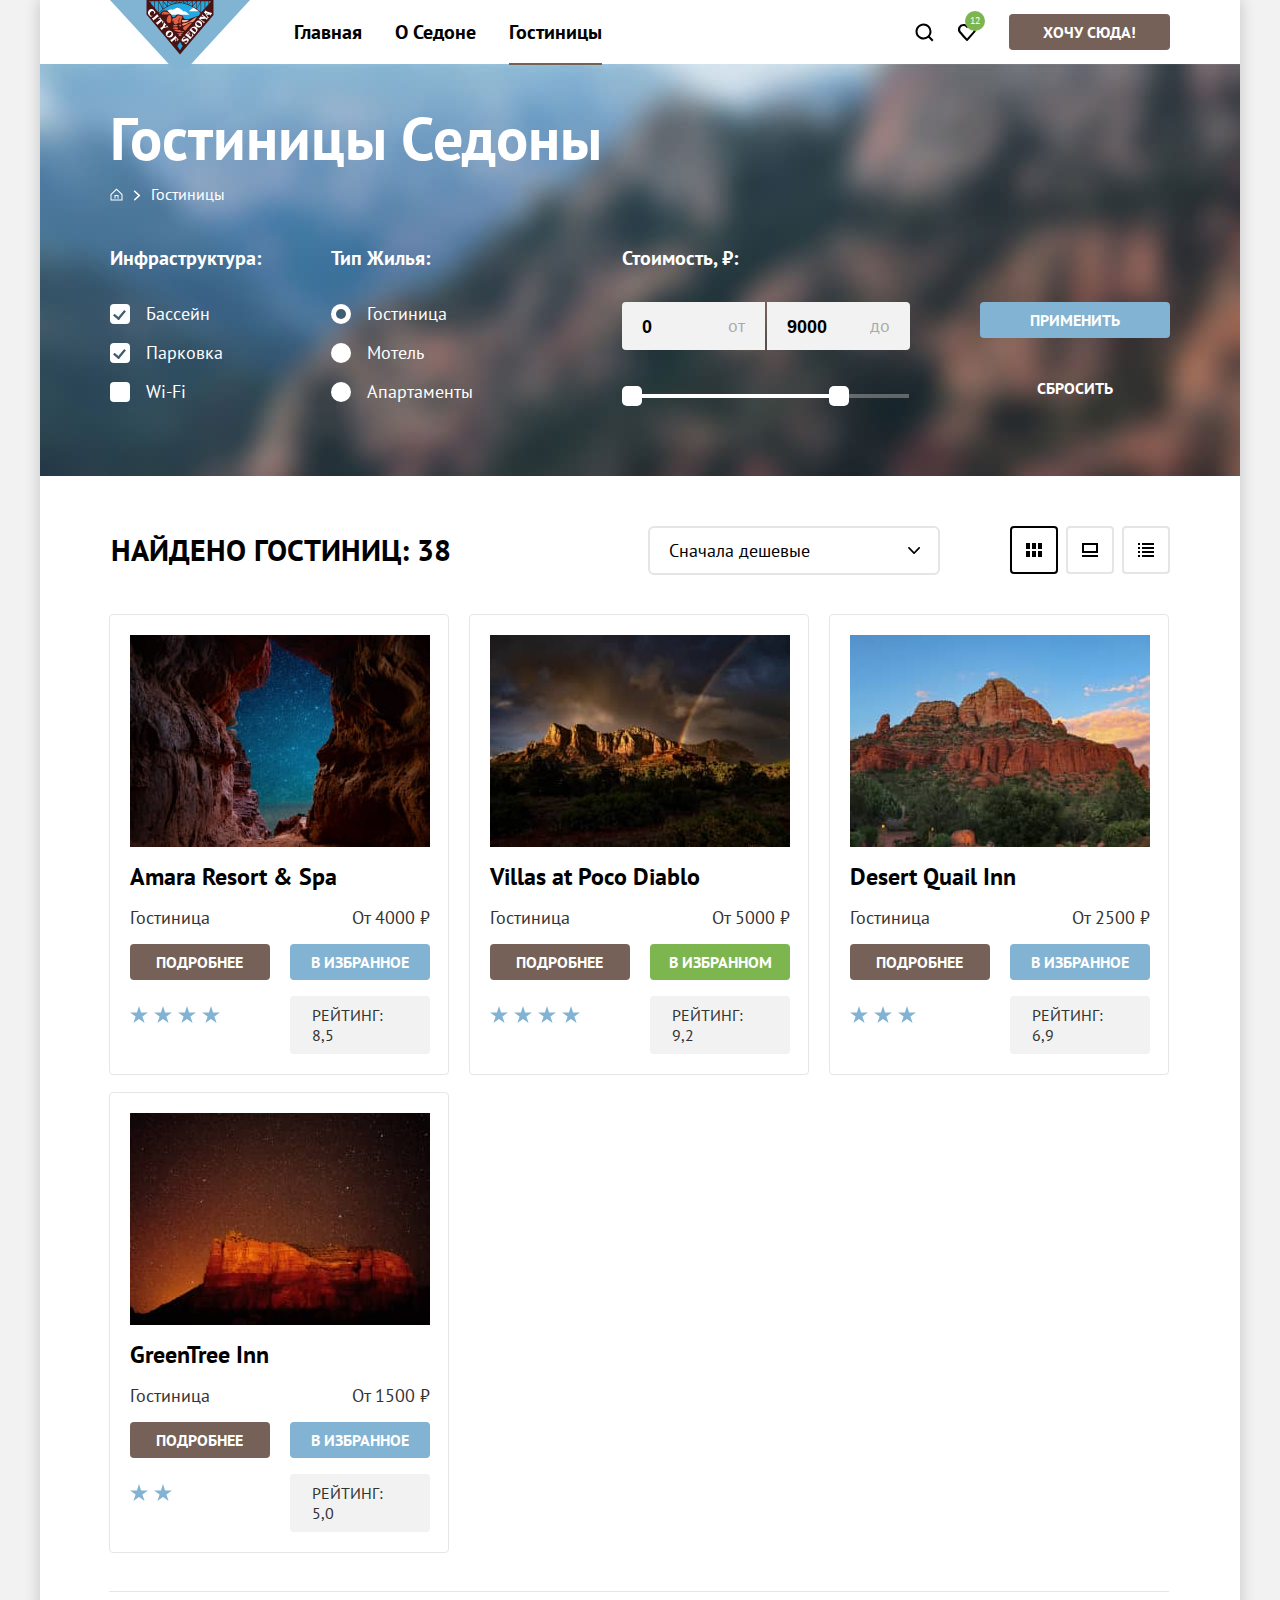
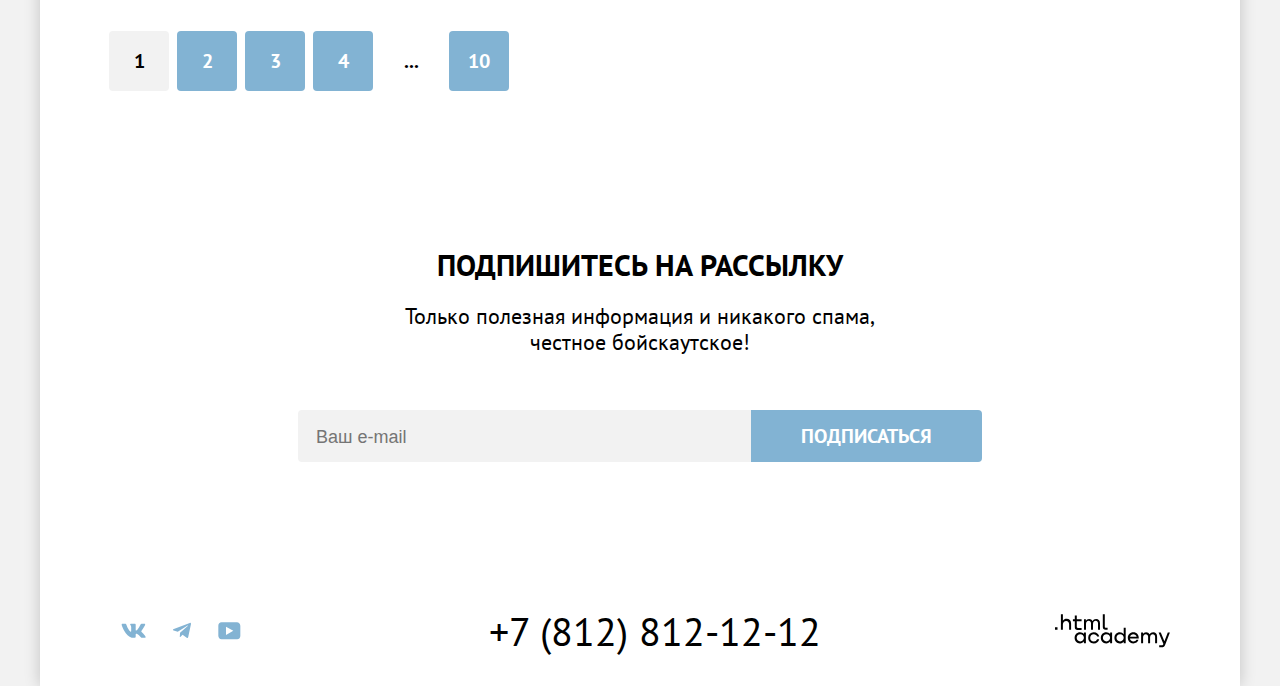
==== commit a7970eeb: "Merge pull request #5 from hRacc00n/master" ====
--- a/catalog.html
+++ b/catalog.html
@@ -3,6 +3,8 @@
   <head>
     <meta charset="utf-8">
     <title>Гостиницы Седоны</title>
+    <link rel="icon" href="favicon.ico">
+    <link rel="icon" type="image/png" href="favicon.png">
     <link rel="stylesheet" href="styles/styles.css">
   </head>
   <body>
@@ -48,9 +50,9 @@
         </div>
       </header>
 
-      <main class="main-catalog" data-test="catalog">
-
-        <section class="filter">
+      <main class="main-catalog" data-test="main">
+
+        <section class="filter" data-test="filter">
           <div class="filter__container">
 
             <h1 class="filter__title">Гостиницы Седоны</h1>
@@ -153,7 +155,7 @@
           </div>
         </section>
 
-        <section class="gallery-hotels">
+        <section class="gallery-hotels" data-test="catalog">
           <div class="gallery-hotels__container">
 
             <div class="sorting">
@@ -262,7 +264,7 @@
           </div>
         </section>
 
-        <section class="subscribe">
+        <section class="subscribe" data-test="subscribe">
           <div class="subscribe__container subscribe__container-catalog">
             <h2 class="subscribe__title subscribe__title-catalog">Подпишитесь на рассылку</h2>
             <p class="subscribe__text subscribe__text-catalog">Только полезная информация и никакого спама,<br> честное бойскаутское!</p>
@@ -275,7 +277,7 @@
 
       </main>
 
-      <footer class="main-footer">
+      <footer class="main-footer" data-test="footer">
         <div class="main-footer__container">
 
           <h2 class="visually-hidden">Ссылки на социальные сети</h2>
@@ -325,7 +327,7 @@
                 <label class="form-search__label form-search__label-arrival" for="arrival-date">Дата Заезда:</label>
 
                 <div class="form-search__label-wrapper">
-                  <input class="form-search__input form-search__input-arrival" type="text" id="arrival-date" name="arrival-date" value="27 апреля 2020">
+                  <input class="form-search__input form-search__input-arrival" type="text" id="arrival-date" name="arrival-date" value="27 апреля 2020" placeholder="Укажите дату">
                   <button class="form-search__button-input" type="button">
                     <span class="visually-hidden">Выбор даты</span>
                   </button>
@@ -336,7 +338,7 @@
                 <label class="form-search__label form-search__label-departure" for="departure-date">Дата Выезда:</label>
 
                 <div class="form-search__label-wrapper">
-                  <input class="form-search__input form-search__input-departure" type="text" id="departure-date" name="departure-date" value="1 сентября 2023">
+                  <input class="form-search__input form-search__input-departure" type="text" id="departure-date" name="departure-date" value="1 сентября 2023" placeholder="Укажите дату">
                   <button class="form-search__button-input" type="button">
                     <span class="visually-hidden">Выбор даты</span>
                   </button>
@@ -347,24 +349,31 @@
                 <label class="form-search__label form-search__label-adults" for="adults-quantity">Взрослые:</label>
 
                 <div class="form-search__input-adults-wrapper">
-                  <button class="button-input button-minus button-adults-quantity-minus" type="button"></button>
+                  <button class="button-input button-minus button-adults-quantity-minus" type="button">
+                    <span class="visually-hidden">уменьшить количество взрослых</span>
+                  </button>
                   <input class="form-search__input form-search__input-adults" type="number" id="adults-quantity" name="adults-quantity" value="2">
-                  <button class="button-input button-plus button-adults-quantity-plus" type="button"></button>
+                  <button class="button-input button-plus button-adults-quantity-plus" type="button">
+                    <span class="visually-hidden">Увеличить количество взрослых</span>
+                  </button>
                 </div>
 
                 <span class="form-label">
                   <label class="form-search__label form-search__label-children" for="children-quantity">Дети:</label>
                   <span class="tooltip">
-                    <button class="tooltip-toggle" type="button"></button>
-                    <span class="tolltip-text">Укажите количество детей, которые будут с вами, возраст которых от 6 до 18 лет. Дети до 6 лет размещаются бесплатно.</span>
+                    <button class="tooltip-toggle" type="button" aria-labelledby="tooltip-label-date"></button>
+                    <span class="tolltip-text" role="tooltip" id="tooltip-label-date">Укажите количество детей, которые будут с вами, возраст которых от 6 до 18 лет. Дети до 6 лет размещаются бесплатно.</span>
                   </span>
                 </span>
 
-
                 <div class="form-search__label-children-wrapper">
-                  <button class="button-input button-minus button-children-quantity-minus" type="button"></button>
+                  <button class="button-input button-minus button-children-quantity-minus" type="button">
+                    <span class="visually-hidden">Уменьшить колчиество детей</span>
+                  </button>
                   <input class="form-search__input form-search__input-children" type="number" id="children-quantity" name="children-quantity" value="2">
-                  <button class="button-input button-plus button-children-quantity-plus" type="button"></button>
+                  <button class="button-input button-plus button-children-quantity-plus" type="button">
+                    <span class="visually-hidden">Увеличить количество детей</span>
+                  </button>
                 </div>
 
               <button class="button form-search__button-submit" type="submit">Найти</button>
--- a/styles/styles.css
+++ b/styles/styles.css
@@ -18,15 +18,15 @@
   --main-bg-color: #f2f2f2;
   --button-brown-still-active: #756157;
   --button-brown-hover-focus: #615048;
-  --button-blue-still-active: #82B3D3;
-  --button-blue-hover-focus: #68A2CA;
-  --button-green-still-active: #7DB54F;
-  --button-green-hover-focus: #6C9E42;
-  --button-find-still: #83B3D3;
-  --button-disabled: #E5E5E5;
+  --button-blue-still-active: #82b3d3;
+  --button-blue-hover-focus: #68a2ca;
+  --button-green-still-active: #7db54f;
+  --button-green-hover-focus: #6c9e42;
+  --button-find-still: #83b3d3;
+  --button-disabled: #e5e5e5;
   --color-active: rgba(255, 255, 255, 0.3);
-  --social-still: #83B3D3;
-  --social-hover-focus: #68A2CA;
+  --social-still: #83b3d3;
+  --social-hover-focus: #68a2ca;
   --social-active: rgba(104, 162, 202, 0.3);
 }
 
@@ -79,7 +79,7 @@
 .navigation {
   display: flex;
   width: 1200px;
-  align-items: center;
+  align-items: flex-start;
 }
 
 .navigation__logo {
@@ -98,6 +98,7 @@
   flex-wrap: wrap;
   align-items: center;
   gap: 11px 33px;
+  width: 530px;
   margin: 0;
   margin-right: auto;
   padding: 0;
@@ -107,9 +108,9 @@
 .navigation__user {
   justify-content: end;
   gap: 11px 23px;
-  width: 132px;
+  width: 120px;
   margin-right: 32px;
-  padding: 22px 0;
+  padding: 22px 0 22px 10px;
 }
 
 .navigation__link {
@@ -121,8 +122,7 @@
   color: #000000;
   text-transform: capitalize;
   transition: all 0.3s ease 0s;
-  &:hover,
-  &:focus {
+  &:hover, &:focus {
     opacity: 0.7;
     transition: all 0.3s ease 0s;
   }
@@ -144,12 +144,13 @@
 
 .main-header__button {
   min-width: 160px;
+  max-width: 215px;
+  margin: 14px 0;
   padding: 8px 34px;
   font-size: 16px;
   line-height: 20px;
   transition: all 0.3s ease 0s;
-  &:hover,
-  &:focus {
+  &:hover, &:focus {
     background-color: var(--button-brown-hover-focus);
     transition: all 0.3s ease 0s;
   }
@@ -218,18 +219,21 @@
   font-weight: 400;
   text-align: center;
   color: #ffffff;
-  background-color: #7DB54F;
+  background-color: #7db54f;
   border-radius: 10px;
 }
 
 .welcome__container {
   min-height: 485px;
   padding-top: 51px;
+  padding: 51px 30px 50px;
   background-image:
     url("../images/backgrounds/welcome-background-vector.svg"),
     url("../images/backgrounds/welcome-background.jpg");
   background-repeat: no-repeat;
-  background-size: contain;
+  background-size:
+    contain,
+    cover;
   background-position: 0 100%;
   background-color: #d5e1ee;
   box-sizing: border-box;
@@ -287,6 +291,12 @@
   line-height: 28px;
   font-weight: 700;
   text-transform: uppercase;
+  &:last-child {
+    display: block;
+    position: relative;
+    top: 50%;
+    transform: translateY(-50%);
+  }
 }
 
 .advantages__description {
@@ -294,13 +304,24 @@
   font-size: 18px;
   line-height: 21px;
   font-weight: 400;
-}
-
-.advantages__item1,
-.advantages__item5 {
+  &:first-child {
+    display: block;
+    position: relative;
+    top: 50%;
+    transform: translateY(-50%);
+  }
+}
+
+.advantages__item_long:not(.advantages__item2):not(.advantages__item3):not(.advantages__item4) {
   display: flex;
   color: #ffffff;
-  background-color: #82B3D3;
+  background-color: #82b3d3;
+  &:nth-child(5n) {
+    flex-direction: row-reverse;
+  }
+  &:nth-of-type(2n) {
+    flex-direction: row-reverse;
+  }
 }
 
 .advantages__item2,
@@ -322,37 +343,36 @@
   object-fit: cover;
 }
 
-.advantages__item2,
-.advantages__item4 {
+.advantages__item:not(.advantages__item_long):nth-child(even) {
   background-color: rgba(131, 179, 211, 0.12);
 }
 
-.advantages__item3 {
-  background-color: rgba(131, 179, 211, 0.20);
-}
-
-.advantages__title::after {
+.advantages__item:not(.advantages__item_long):nth-child(odd) {
+  background-color: rgba(131, 179, 211, 0.2);
+}
+
+.advantages__title:not(:last-child):after {
   content: "";
   position: absolute;
   bottom: -31px;
-  left: 57px;
+  left: 50%;
+  transform: translateX(-50%);
   width: 60px;
   height: 2px;
-  background-color: rgba(0, 0, 0, 0.30);
+  background-color: rgba(0, 0, 0, 0.3);
 }
 
 .advantages__content .advantages__title::after {
-  background-color: rgba(255, 255, 255, 0.30);
-}
-
-.advantages__item2:not(.advantages__title),
-.advantages__item3:not(.advantages__title),
-.advantages__item4:not(.advantages__title) {
+  background-color: rgba(255, 255, 255, 0.3);
+}
+
+.advantages__item:not(.advantages__item_long):not(.advantages__title) {
   color: #333333;
 }
 
 .opportunities__list {
   display: flex;
+  flex-wrap: wrap;
   margin: 0;
   padding: 0;
   text-align: center;
@@ -428,8 +448,7 @@
 
 .search__button {
   transition: all 0.3s ease 0s;
-  &:hover,
-  &:focus {
+  &:hover, &:focus {
     background-color: var(--button-brown-hover-focus);
     transition: all 0.3s ease 0s;
   }
@@ -478,6 +497,7 @@
 .subscribe__form {
   display: flex;
   justify-content: center;
+  align-items: center;
 }
 
 .subscribe__form input {
@@ -487,13 +507,13 @@
   font-size: 18px;
   line-height: 24;
   font-weight: 400;
-  background-color: #F2F2F2;
+  background-color: #f2f2f2;
   border: 3px solid transparent;
   border-top-left-radius: 4px;
   border-bottom-left-radius: 4px;
   &:focus-visible {
     outline: none;
-    border: 3px solid #83B3D3;
+    border: 3px solid #83b3d3;
   }
 }
 
@@ -502,14 +522,13 @@
   border-top-left-radius: 0;
   border-bottom-left-radius: 0;
   transition: all 0.3s ease 0s;
-  &:hover,
-  &:focus {
+  &:hover, &:focus {
     background-color: var(--button-blue-hover-focus);
     transition: all 0.3s ease 0s;
   }
   &:active {
     transition: all 0.3s ease 0s;
-    background-color: #82B3D3;
+    background-color: #82b3d3;
     color: var(--color-active);
   }
   &:disabled {
@@ -584,8 +603,7 @@
   font-weight: 400;
   text-decoration: none;
   color: #000000;
-  &:hover,
-  &:focus {
+  &:hover, &:focus {
     color: #756157;
     transition: all 0.3s ease 0s;
   }
@@ -604,8 +622,7 @@
 
 .main-footer__html-logo {
   display: block;
-  &:hover,
-  &:focus {
+  &:hover, &:focus {
     fill: #756157;
     transition: all 0.3s ease 0s;
   }
@@ -645,6 +662,7 @@
   margin: 0;
   margin-bottom: 41px;
   display: flex;
+  flex-wrap: wrap;
   align-items: center;
   gap: 10px;
 }
@@ -714,11 +732,19 @@
 }
 
 .filters__price-group label:first-of-type {
+  -ms-grid-row: 1;
+  -ms-grid-row-span: 1;
+  -ms-grid-column: 1;
+  -ms-grid-column-span: 1;
   grid-area: 1 / 1 / 2 / 2;
   text-align: end;
 }
 
 .filters__price-group label:last-of-type {
+  -ms-grid-row: 1;
+  -ms-grid-row-span: 1;
+  -ms-grid-column: 2;
+  -ms-grid-column-span: 1;
   grid-area: 1 / 2 / 2 / 3;
   text-align: end;
 }
@@ -729,26 +755,35 @@
   font-size: 18px;
   line-height: 24px;
   font-weight: 700;
-  background-color: #F2F2F2;
+  background-color: #f2f2f2;
   border: none;
   box-sizing: border-box;
+  -webkit-appearance: textfield;
   appearance: textfield;
-  &::-webkit-outer-spin-button,
-  &::-webkit-inner-spin-button {
+  &::-webkit-outer-spin-button, &::-webkit-inner-spin-button {
+    -webkit-appearance: none;
     appearance: none;
     margin: 0;
   }
   &:focus-visible {
-    outline: 2px solid #83B3D3;
+    outline: 2px solid #83b3d3;
   }
 }
 
 .filters__price-group input:first-of-type {
+  -ms-grid-row: 1;
+  -ms-grid-row-span: 1;
+  -ms-grid-column: 1;
+  -ms-grid-column-span: 1;
   grid-area: 1 / 1 / 2 / 2;
   border-radius: 4px 0 0 4px;
 }
 
 .filters__price-group input:last-of-type {
+  -ms-grid-row: 1;
+  -ms-grid-row-span: 1;
+  -ms-grid-column: 2;
+  -ms-grid-column-span: 1;
   grid-area: 1 / 2 / 2 / 3;
   border-radius: 0 4px 4px 0;
 }
@@ -780,12 +815,11 @@
   top: 50%;
   transform: translateY(-50%);
   cursor: pointer;
-  &:hover,
-  &:focus {
-    outline: 3px solid #83B3D3;
+  &:hover, &:focus {
+    outline: 3px solid #83b3d3;
   }
   &:active {
-    outline: 2px solid #83B3D3;
+    outline: 2px solid #83b3d3;
   }
 }
 
@@ -839,7 +873,7 @@
     opacity: 0.6;
   }
   & .control__input:focus-visible + .control-mark {
-    outline: 3px solid #83B3D3;
+    outline: 3px solid #83b3d3;
   }
   &:active {
     opacity: 0.3;
@@ -854,8 +888,8 @@
   left: 4px;
   width: 9px;
   height: 5px;
-  border-left: 2px solid #3F5E72;
-  border-bottom: 2px solid #3F5E72;
+  border-left: 2px solid #3f5e72;
+  border-bottom: 2px solid #3f5e72;
   transform: rotate(-50deg);
   content: "";
 }
@@ -881,7 +915,7 @@
   left: 50%;
   width: 10px;
   height: 10px;
-  background-color: #3F5E72;
+  background-color: #3f5e72;
   border-radius: 50%;
   transform: translate(-50%, -50%);
   content: "";
@@ -891,8 +925,7 @@
   margin-top: 56px;
   margin-bottom: 32px;
   transition: all 0.3s ease 0s;
-  &:hover,
-  &:focus {
+  &:hover, &:focus {
     background-color: var(--button-blue-hover-focus);
     transition: all 0.3s ease 0s;
   }
@@ -919,7 +952,7 @@
   }
   &:focus-visible {
     background-color: transparent;
-    outline: 3px solid #82B3D3;
+    outline: 3px solid #82b3d3;
     transition: background-color 0.3s ease 0s;
   }
   &:active {
@@ -943,7 +976,7 @@
 }
 
 .filters__group-type {
-  margin-right: auto;
+  margin-right: 140px;
 }
 
 .gallery-hotels__container {
@@ -953,13 +986,16 @@
 
 .sorting {
   display: flex;
-  align-items: center;
-  margin-bottom: 40px;
+  align-items: flex-start;
+  margin-bottom: 38px;
 }
 
 .sorting__title {
   margin: 0;
   margin-right: auto;
+  margin-left: 2px;
+  padding-right: 10px;
+  padding-top: 6px;
   font-size: 30px;
   line-height: 36px;
   font-weight: 700;
@@ -969,23 +1005,25 @@
 .select-control {
   width: 288px;
   margin-right: 72px;
-  padding: 13px 34px 11px 19px;
+  margin-top: 2px;
+  padding: 12px 34px 12px 19px;
   font: inherit;
   font-size: 18px;
   line-height: 21px;
   font-weight: 400;
+  background-color: #ffffff;
   background-image: url("../images/sorting/arrow.svg");
   background-repeat: no-repeat;
   background-position: right 18px center;
   border: none;
   border-radius: 4px;
-  outline: 2px solid #E5E5E5;
+  outline: 2px solid #e5e5e5;
   box-sizing: border-box;
   transition: all 0.3s ease 0s;
+  -webkit-appearance: none;
   appearance: none;
-  &:hover,
-  &:focus {
-    outline: 2px solid #68A2CA;
+  &:hover, &:focus {
+    outline: 2px solid #68a2ca;
     transition: all 0.3s ease 0s;
   }
   &:disabled {
@@ -997,8 +1035,10 @@
 
 .sorting__list {
   display: flex;
+  flex-wrap: wrap;
   gap: 8px;
-  height: 48px;
+  min-width: 160px;
+  max-width: 160px;
   margin: 0;
   padding: 0;
   list-style-type: none;
@@ -1013,7 +1053,7 @@
   height: 48px;
   padding: 0;
   border-radius: 4px;
-  border: 2px solid #E5E5E5;
+  border: 2px solid #e5e5e5;
   background-repeat: no-repeat;
   background-position: center;
   background-color: transparent;
@@ -1023,7 +1063,7 @@
     border-color: #000000;
   }
   &:focus-visible {
-    border-color: #68A2CA;
+    border-color: #68a2ca;
   }
   &:active {
     border-color: #000000;
@@ -1061,6 +1101,9 @@
 }
 
 .catalog-hotels__image-link {
+  -ms-grid-row: 1;
+  -ms-grid-column: 1;
+  -ms-grid-column-span: 3;
   grid-area: image;
 }
 
@@ -1085,30 +1128,38 @@
   content: "";
   width: 1060px;
   height: 1px;
-  background-color: #E6E6E6;
+  background-color: #e6e6e6;
   position: absolute;
   bottom: -39px;
 }
 
 .catalog-hotels__title-link {
+  -ms-grid-row: 3;
+  -ms-grid-column: 1;
+  -ms-grid-column-span: 3;
   grid-area: title;
   font: inherit;
   font-size: 24px;
   line-height: 28px;
-  font-weight: 700;
   color: #000000;
   text-decoration: none;
 }
 
 .catalog-hotels__title {
   margin: 0;
+  font: inherit;
+  font-weight: 700;
 }
 
 .catalog-hotels__type-house {
+  -ms-grid-row: 5;
+  -ms-grid-column: 1;
   grid-area: type;
 }
 
 .catalog-hotels__price {
+  -ms-grid-row: 5;
+  -ms-grid-column: 3;
   grid-area: price;
   justify-self: end;
 }
@@ -1128,6 +1179,8 @@
 }
 
 .link-more {
+  -ms-grid-row: 7;
+  -ms-grid-column: 1;
   grid-area: more;
   padding: 8px 26px;
   font-size: 16px;
@@ -1136,8 +1189,7 @@
   text-decoration: none;
   color: #ffffff;
   transition: all 0.3s ease 0s;
-  &:hover,
-  &:focus {
+  &:hover, &:focus {
     background-color: var(--button-brown-hover-focus);
     transition: all 0.3s ease 0s;
   }
@@ -1149,15 +1201,16 @@
 }
 
 .button-favorite {
+  -ms-grid-row: 7;
+  -ms-grid-column: 3;
   grid-area: favorite;
   padding: 8px 20px;
   font-size: 16px;
   line-height: 20px;
   font-weight: 700;
-  background-color: #82B3D3;
+  background-color: #82b3d3;
   transition: all 0.3s ease 0s;
-  &:hover,
-  &:focus {
+  &:hover, &:focus {
     background-color: var(--button-blue-hover-focus);
     transition: all 0.3s ease 0s;
   }
@@ -1174,6 +1227,8 @@
 }
 
 .stars {
+  -ms-grid-row: 9;
+  -ms-grid-column: 1;
   grid-area: stars;
   width: 140px;
   height: 37px;
@@ -1238,6 +1293,8 @@
 }
 
 .rating {
+  -ms-grid-row: 9;
+  -ms-grid-column: 3;
   grid-area: raiting;
   padding: 9px 22px;
   font-size: 16px;
@@ -1252,8 +1309,7 @@
   padding: 8px 18px;
   background-color: var(--button-green-still-active);
   transition: all 0.3s ease 0s;
-  &:hover,
-  &:focus {
+  &:hover, &:focus {
     background-color: var(--button-green-hover-focus);
     transition: all 0.3s ease 0s;
   }
@@ -1274,8 +1330,7 @@
 }
 
 .pagination__item:not(.pagination__item-current):not(.pagination__item-more) .pagination__button {
-  &:hover,
-  &:focus {
+  &:hover, &:focus {
     background-color: var(--button-blue-hover-focus);
     transition: all 0.3s ease 0s;
   }
@@ -1338,12 +1393,15 @@
   width: 100%;
   height: 100%;
   background-color: rgba(242, 242, 242, 0.8);
-  transition: all 0.3s ease 0s;
+  opacity: 1;
+  pointer-events: all;
+  transition: all 0.5s ease 0s;
 }
 
 .modal-container-close {
-  display: none;
-  transition: all 0.3s ease 0s;
+  opacity: 0;
+  pointer-events: none;
+  transition: all 0.5s ease 0s;
 }
 
 .modal {
@@ -1365,13 +1423,12 @@
   right: 52px;
   width: 52px;
   height: 52px;
-  background-color: #F2F2F2;
+  background-color: #f2f2f2;
   border: none;
   border-radius: 50%;
   cursor: pointer;
   transition: all 0.3s ease 0s;
-  &::after,
-  &::before {
+  &::after, &::before {
     position: absolute;
     top: 50%;
     left: 50%;
@@ -1386,20 +1443,18 @@
   &::before {
     transform: translateX(-50%) rotate(45deg);
   }
-  &:hover,
-  &:focus {
-    background-color: #E6E6E6;
+  &:hover, &:focus {
+    background-color: #e6e6e6;
     transition: all 0.3s ease 0s;
   }
   &:focus-visible {
-    background-color: #E6E6E6;
-    outline: 3px solid #83B3D3;
+    background-color: #e6e6e6;
+    outline: 3px solid #83b3d3;
     transition: background-color 0.3s ease 0s;
   }
   &:disabled {
     pointer-events: none;
-    &:after,
-    &:before {
+    &:after, &:before {
       background-color: rgba(0, 0, 0, 0.3);
     }
   }
@@ -1417,7 +1472,7 @@
 
 .form-search {
   display: grid;
-  grid-template-columns: 137px 198px 131px 110px;
+  grid-template-columns: 137px 198px 131px 111px;
 }
 
 .form-label {
@@ -1468,16 +1523,16 @@
     background-color: #ffffff;
     content: "";
   }
-  &:hover,
-  &:focus-visible {
+  &:hover, &:focus-visible {
     & + .tolltip-text {
-      display: block;
+      opacity: 1;
+      pointer-events: all;
+      transition: all 0.5s ease 0s;
     }
   }
 }
 
 .tolltip-text {
-  display: none;
   position: absolute;
   top: 41px;
   left: 51%;
@@ -1492,6 +1547,9 @@
   box-shadow: 0 15px 30px 0 rgba(0, 0, 0, 0.30);
   transform: translateX(-50%);
   box-sizing: border-box;
+  opacity: 0;
+  pointer-events: none;
+  transition: all 0.5s ease 0s;
   &::before {
     position: absolute;
     top: -18px;
@@ -1504,6 +1562,7 @@
 }
 
 .form-search__input {
+  align-self: center;
   width: 440px;
   padding: 12px 40px 12px 20px;
   font: inherit;
@@ -1515,17 +1574,25 @@
   background-color: var(--main-bg-color);
   box-sizing: border-box;
   &:focus-visible {
-    outline: 3px solid #83B3D3;
+    outline: 3px solid #83b3d3;
   }
 }
 
 .form-search__input-arrival,
 .form-search__input-departure {
+  -ms-grid-row: 1;
+  -ms-grid-row-span: 1;
+  -ms-grid-column: 1;
+  -ms-grid-column-span: 2;
   grid-area: 1 / 1 / 2 / 3;
 }
 
 
 .form-search__button-input {
+  -ms-grid-row: 1;
+  -ms-grid-row-span: 1;
+  -ms-grid-column: 2;
+  -ms-grid-column-span: 1;
   grid-area: 1 / 2 / 2 / 3;
   align-self: center;
   width: 20px;
@@ -1560,17 +1627,19 @@
 }
 
 .form-search__error {
-  color: #FF5757;
+  color: #ff5757;
 }
 
 .form-search__button-submit {
   grid-column: 1 / -1;
   margin-top: 48px;
+  margin-bottom: -5px;
+  padding: 12px 50px;
   border-radius: 10px;
   background-color: var(--button-find-still);
+  box-sizing: border-box;
   transition: all 0.3s ease 0s;
-  &:hover,
-  &:focus {
+  &:hover, &:focus {
     background-color: var(--button-blue-hover-focus);
     transition: all 0.3s ease 0s;
   }
@@ -1600,28 +1669,29 @@
   cursor: pointer;
   transition: background-color 0.3s ease 0s;
   &:hover {
-    &::after,
-    &::before {
+    &::after, &::before {
       background-color: #000000;
       transition: all 0.3s ease 0s;
     }
   }
   &:focus-visible {
-    outline: 3px solid #82B3D3;
-    &::after,
-    &::before {
+    outline: 3px solid #82b3d3;
+    &::after, &::before {
       background-color: #000000;
     }
   }
   &:active {
-    &::after,
-    &::before {
+    &::after, &::before {
       background-color: rgba(117, 97, 87, 0.3);
     }
   }
 }
 
 .button-plus {
+  -ms-grid-row: 1;
+  -ms-grid-row-span: 1;
+  -ms-grid-column: 3;
+  -ms-grid-column-span: 1;
   grid-area: 1 / 3 / 2 / 4;
   &::before {
     position: absolute;
@@ -1644,6 +1714,10 @@
 }
 
 .button-minus {
+  -ms-grid-row: 1;
+  -ms-grid-row-span: 1;
+  -ms-grid-column: 1;
+  -ms-grid-column-span: 1;
   grid-area: 1 / 1 / 2 / 2;
   &::before {
     position: absolute;
@@ -1658,14 +1732,17 @@
 
 .form-search__input-adults,
 .form-search__input-children {
+  -ms-grid-row: 1;
+  -ms-grid-row-span: 1;
   grid-area: 1 / 1 / 2 / -1;
   padding-left: 40px;
   padding-right: 40px;
   border-radius: 4px;
   text-align: center;
-  appearance: none;
-  &::-webkit-outer-spin-button,
-  &::-webkit-inner-spin-button {
+  -webkit-appearance: textfield;
+  appearance: textfield;
+  &::-webkit-outer-spin-button, &::-webkit-inner-spin-button {
+    -webkit-appearance: none;
     appearance: none;
     margin: 0;
   }
